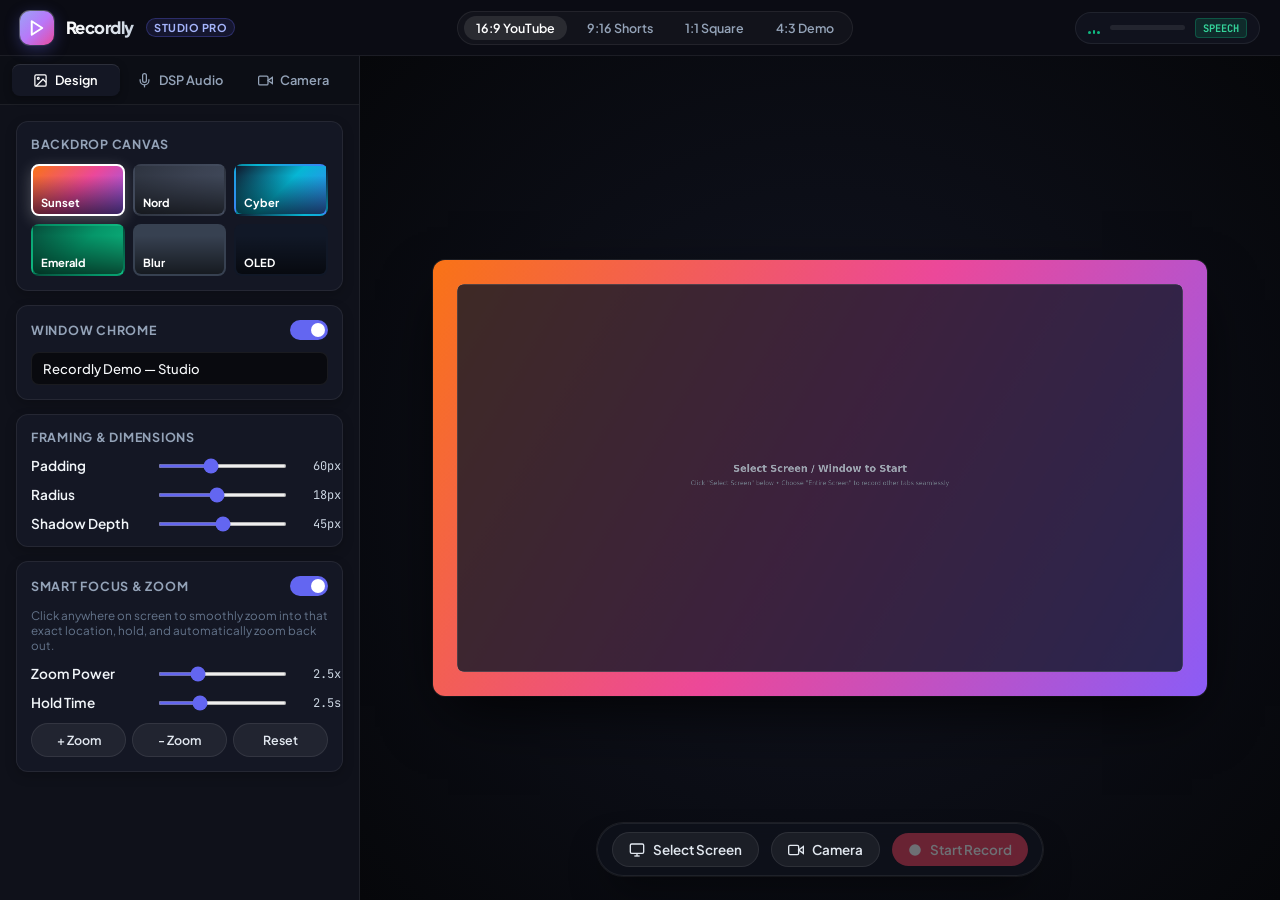
==== index.html @ ed27023a "Initial commit" ====
<!DOCTYPE html>
<html lang="en">
<head>
  <meta charset="UTF-8">
  <meta name="viewport" content="width=device-width, initial-scale=1.0">
  <title>Recordly Web — Studio Screen Recorder & Audio Cleaner</title>
  <style>
/* Recordly Ultra Studio UI - Matching Recordly.dev Desktop App */
@import url('https://fonts.googleapis.com/css2?family=Plus+Jakarta+Sans:wght@400;500;600;700;800&family=JetBrains+Mono:wght@400;500;600&display=swap');

:root {
  --bg-app: #090a0f;
  --bg-sidebar: #0f111a;
  --bg-panel: rgba(22, 25, 38, 0.7);
  --bg-panel-hover: rgba(30, 35, 52, 0.9);
  --bg-card: #141724;
  --border-subtle: rgba(255, 255, 255, 0.07);
  --border-focus: rgba(129, 140, 248, 0.6);
  --primary: #6366f1;
  --primary-glow: rgba(99, 102, 241, 0.35);
  --primary-gradient: linear-gradient(135deg, #6366f1 0%, #a855f7 50%, #ec4899 100%);
  --accent-cyan: #38bdf8;
  --accent-emerald: #10b981;
  --accent-rose: #f43f5e;
  --accent-amber: #f59e0b;
  --text-main: #f8fafc;
  --text-muted: #94a3b8;
  --text-dim: #64748b;
  --font-sans: 'Plus Jakarta Sans', -apple-system, BlinkMacSystemFont, sans-serif;
  --font-mono: 'JetBrains Mono', monospace;
  --radius-xl: 18px;
  --radius-lg: 12px;
  --radius-md: 8px;
  --radius-sm: 6px;
  --radius-pill: 9999px;
  --shadow-float: 0 20px 40px -15px rgba(0, 0, 0, 0.7), 0 0 0 1px rgba(255, 255, 255, 0.08);
}

* {
  box-sizing: border-box;
  margin: 0;
  padding: 0;
  font-family: var(--font-sans);
  -webkit-font-smoothing: antialiased;
  user-select: none;
}

body {
  background-color: var(--bg-app);
  color: var(--text-main);
  height: 100vh;
  overflow: hidden;
  display: flex;
  flex-direction: column;
}

/* Custom Scrollbars */
::-webkit-scrollbar {
  width: 6px;
  height: 6px;
}
::-webkit-scrollbar-track {
  background: transparent;
}
::-webkit-scrollbar-thumb {
  background: rgba(255, 255, 255, 0.12);
  border-radius: 9999px;
}
::-webkit-scrollbar-thumb:hover {
  background: rgba(255, 255, 255, 0.25);
}

/* Top App Bar */
.app-header {
  height: 56px;
  background: rgba(12, 14, 22, 0.85);
  backdrop-filter: blur(20px);
  border-bottom: 1px solid var(--border-subtle);
  display: flex;
  align-items: center;
  justify-content: space-between;
  padding: 0 20px;
  z-index: 50;
}

.brand-area {
  display: flex;
  align-items: center;
  gap: 12px;
}

.brand-logo-wrap {
  width: 34px;
  height: 34px;
  border-radius: 10px;
  background: var(--primary-gradient);
  display: flex;
  align-items: center;
  justify-content: center;
  color: white;
  box-shadow: 0 4px 15px var(--primary-glow);
  position: relative;
}

.brand-logo-wrap::after {
  content: '';
  position: absolute;
  inset: -1px;
  border-radius: 11px;
  background: linear-gradient(135deg, rgba(255,255,255,0.4), transparent);
  pointer-events: none;
}

.brand-name {
  font-size: 1.05rem;
  font-weight: 800;
  letter-spacing: -0.03em;
  background: linear-gradient(90deg, #ffffff 0%, #cbd5e1 100%);
  -webkit-background-clip: text;
  -webkit-text-fill-color: transparent;
}

.brand-pill {
  font-size: 0.68rem;
  font-weight: 700;
  padding: 2px 7px;
  border-radius: var(--radius-pill);
  background: rgba(99, 102, 241, 0.12);
  border: 1px solid rgba(99, 102, 241, 0.3);
  color: #a5b4fc;
  letter-spacing: 0.05em;
  text-transform: uppercase;
}

.header-center-tools {
  display: flex;
  align-items: center;
  gap: 8px;
  background: rgba(255, 255, 255, 0.03);
  padding: 4px 6px;
  border-radius: var(--radius-pill);
  border: 1px solid var(--border-subtle);
}

.preset-chip {
  padding: 4px 12px;
  border-radius: var(--radius-pill);
  font-size: 0.78rem;
  font-weight: 600;
  color: var(--text-muted);
  cursor: pointer;
  background: transparent;
  border: none;
  transition: all 0.15s ease;
}

.preset-chip:hover {
  color: #ffffff;
}

.preset-chip.active {
  background: rgba(255, 255, 255, 0.1);
  color: #ffffff;
}

.header-status {
  display: flex;
  align-items: center;
  gap: 12px;
}

/* Audio Level Pill */
.audio-meter-pill {
  display: flex;
  align-items: center;
  gap: 10px;
  background: rgba(18, 21, 33, 0.8);
  border: 1px solid var(--border-subtle);
  padding: 5px 12px;
  border-radius: var(--radius-pill);
}

.mic-bars-icon {
  display: flex;
  align-items: flex-end;
  gap: 2px;
  height: 12px;
}

.mic-bar-anim {
  width: 2.5px;
  background: var(--accent-emerald);
  border-radius: 2px;
  height: 4px;
  transition: height 0.08s ease;
}

.meter-track {
  width: 75px;
  height: 5px;
  background: rgba(255, 255, 255, 0.08);
  border-radius: 9999px;
  overflow: hidden;
}

.meter-fill-bar {
  height: 100%;
  width: 0%;
  background: linear-gradient(90deg, #10b981 0%, #38bdf8 65%, #f43f5e 100%);
  border-radius: 9999px;
  transition: width 0.04s ease-out;
}

.dsp-indicator {
  font-size: 0.65rem;
  font-weight: 700;
  padding: 2px 7px;
  border-radius: 4px;
  font-family: var(--font-mono);
  background: rgba(255, 255, 255, 0.06);
  color: var(--text-dim);
  text-transform: uppercase;
  transition: all 0.2s;
}

.dsp-indicator.open {
  background: rgba(16, 185, 129, 0.15);
  color: #34d399;
  border: 1px solid rgba(16, 185, 129, 0.3);
}

.recording-badge {
  display: none;
  align-items: center;
  gap: 8px;
  background: rgba(244, 63, 94, 0.12);
  border: 1px solid rgba(244, 63, 94, 0.35);
  color: #fda4af;
  padding: 5px 14px;
  border-radius: var(--radius-pill);
  font-size: 0.8rem;
  font-weight: 700;
  font-family: var(--font-mono);
}

.recording-badge.active {
  display: flex;
}

.rec-blip {
  width: 8px;
  height: 8px;
  background: var(--accent-rose);
  border-radius: 50%;
  animation: pulse-ring 1.3s cubic-bezier(0.24, 0, 0.38, 1) infinite;
}

@keyframes pulse-ring {
  0% { transform: scale(0.9); box-shadow: 0 0 0 0 rgba(244, 63, 94, 0.8); }
  70% { transform: scale(1.1); box-shadow: 0 0 0 8px rgba(244, 63, 94, 0); }
  100% { transform: scale(0.9); box-shadow: 0 0 0 0 rgba(244, 63, 94, 0); }
}

/* Studio Layout */
.studio-layout {
  display: flex;
  flex: 1;
  overflow: hidden;
  height: calc(100vh - 56px);
}

/* Sidebar Navigation & Panels */
.studio-sidebar {
  width: 360px;
  background: var(--bg-sidebar);
  border-right: 1px solid var(--border-subtle);
  display: flex;
  flex-direction: column;
  overflow: hidden;
  z-index: 20;
}

.sidebar-tabs {
  display: flex;
  padding: 8px 12px;
  gap: 6px;
  background: rgba(0, 0, 0, 0.2);
  border-bottom: 1px solid var(--border-subtle);
}

.tab-btn {
  flex: 1;
  padding: 8px 10px;
  border-radius: var(--radius-md);
  background: transparent;
  border: none;
  color: var(--text-muted);
  font-size: 0.8rem;
  font-weight: 600;
  cursor: pointer;
  display: flex;
  align-items: center;
  justify-content: center;
  gap: 7px;
  transition: all 0.15s ease;
}

.tab-btn:hover {
  color: var(--text-main);
  background: rgba(255, 255, 255, 0.04);
}

.tab-btn.active {
  color: #ffffff;
  background: var(--bg-card);
  box-shadow: 0 2px 8px rgba(0, 0, 0, 0.3), inset 0 1px 0 rgba(255, 255, 255, 0.1);
}

.sidebar-content {
  flex: 1;
  overflow-y: auto;
  padding: 16px;
  display: flex;
  flex-direction: column;
  gap: 16px;
}

.tab-panel {
  display: none;
  flex-direction: column;
  gap: 14px;
}

.tab-panel.active {
  display: flex;
}

/* Cards & Controls */
.glass-card {
  background: var(--bg-card);
  border: 1px solid var(--border-subtle);
  border-radius: var(--radius-lg);
  padding: 14px;
  box-shadow: 0 4px 12px rgba(0, 0, 0, 0.2);
}

.card-header {
  display: flex;
  align-items: center;
  justify-content: space-between;
  margin-bottom: 12px;
}

.card-title {
  font-size: 0.78rem;
  font-weight: 700;
  text-transform: uppercase;
  letter-spacing: 0.06em;
  color: var(--text-muted);
}

.row-setting {
  display: flex;
  align-items: center;
  justify-content: space-between;
  margin-bottom: 12px;
}

.row-setting:last-child {
  margin-bottom: 0;
}

.label-main {
  font-size: 0.85rem;
  font-weight: 600;
  color: #f1f5f9;
}

.label-desc {
  font-size: 0.73rem;
  color: var(--text-dim);
  margin-top: 2px;
}

/* Custom Select & Text Input */
select, input[type="text"] {
  background: #090a0f;
  border: 1px solid var(--border-subtle);
  border-radius: var(--radius-md);
  color: #f8fafc;
  padding: 7px 11px;
  font-size: 0.82rem;
  font-weight: 500;
  outline: none;
  transition: border-color 0.15s, box-shadow 0.15s;
}

select:focus, input[type="text"]:focus {
  border-color: var(--primary);
  box-shadow: 0 0 0 3px var(--primary-glow);
}

/* Sliders */
.slider-group {
  display: flex;
  align-items: center;
  gap: 10px;
  width: 100%;
}

input[type="range"] {
  flex: 1;
  height: 4px;
  background: #1e2436;
  border-radius: 9999px;
  outline: none;
  accent-color: var(--primary);
}

.slider-val {
  font-family: var(--font-mono);
  font-size: 0.75rem;
  color: #cbd5e1;
  min-width: 44px;
  text-align: right;
}

/* Toggle Switch */
.switch {
  position: relative;
  width: 38px;
  height: 20px;
}
.switch input { opacity: 0; width: 0; height: 0; }
.toggle-slider {
  position: absolute;
  cursor: pointer;
  inset: 0;
  background: #252b3d;
  border-radius: 20px;
  transition: 0.2s;
}
.toggle-slider::before {
  position: absolute;
  content: "";
  height: 14px;
  width: 14px;
  left: 3px;
  bottom: 3px;
  background: #ffffff;
  border-radius: 50%;
  transition: 0.2s;
}
input:checked + .toggle-slider {
  background: var(--primary);
}
input:checked + .toggle-slider::before {
  transform: translateX(18px);
}

/* Background Preset Cards */
.bg-grid {
  display: grid;
  grid-template-columns: repeat(3, 1fr);
  gap: 8px;
}

.bg-thumbnail {
  height: 52px;
  border-radius: var(--radius-md);
  cursor: pointer;
  border: 2px solid transparent;
  display: flex;
  align-items: flex-end;
  padding: 5px 8px;
  font-size: 0.7rem;
  font-weight: 700;
  color: #ffffff;
  position: relative;
  overflow: hidden;
  transition: transform 0.15s ease, border-color 0.15s ease;
}

.bg-thumbnail::after {
  content: '';
  position: absolute;
  inset: 0;
  background: linear-gradient(to top, rgba(0,0,0,0.6) 0%, transparent 80%);
}

.bg-thumbnail span {
  position: relative;
  z-index: 1;
}

.bg-thumbnail:hover {
  transform: translateY(-2px);
}

.bg-thumbnail.active {
  border-color: #ffffff;
  box-shadow: 0 4px 15px rgba(255, 255, 255, 0.25);
}

.thumb-sunset { background: linear-gradient(135deg, #f97316, #ec4899, #8b5cf6); }
.thumb-nord { background: linear-gradient(135deg, #2e3440, #3b4252, #434c5e); }
.thumb-cyber { background: linear-gradient(135deg, #0f172a, #06b6d4, #3b82f6); }
.thumb-emerald { background: linear-gradient(135deg, #064e3b, #059669, #10b981); }
.thumb-blur { background: #374151; }
.thumb-dark { background: #111827; }

/* Stage Canvas Preview */
.stage-area {
  flex: 1;
  display: flex;
  flex-direction: column;
  align-items: center;
  justify-content: center;
  background: radial-gradient(circle at center, #111422 0%, #06070a 100%);
  position: relative;
  overflow: hidden;
  padding: 30px;
}

.stage-viewport {
  position: relative;
  max-width: 90%;
  max-height: 80%;
  display: flex;
  align-items: center;
  justify-content: center;
  box-shadow: 0 25px 60px -15px rgba(0, 0, 0, 0.9), 0 0 0 1px rgba(255, 255, 255, 0.08);
  border-radius: var(--radius-lg);
  overflow: hidden;
}

#renderCanvas {
  max-width: 100%;
  max-height: 100%;
  display: block;
}

/* Floating Action Toolbar */
.floating-toolbar {
  position: absolute;
  bottom: 24px;
  display: flex;
  align-items: center;
  gap: 12px;
  background: rgba(15, 18, 28, 0.85);
  backdrop-filter: blur(24px);
  border: 1px solid var(--border-subtle);
  padding: 8px 14px;
  border-radius: var(--radius-pill);
  box-shadow: var(--shadow-float);
  z-index: 30;
}

.btn {
  display: inline-flex;
  align-items: center;
  justify-content: center;
  gap: 8px;
  padding: 8px 16px;
  border-radius: var(--radius-pill);
  font-size: 0.84rem;
  font-weight: 600;
  border: none;
  cursor: pointer;
  transition: all 0.15s ease;
}

.btn-secondary {
  background: rgba(255, 255, 255, 0.06);
  color: #e2e8f0;
  border: 1px solid rgba(255, 255, 255, 0.08);
}

.btn-secondary:hover {
  background: rgba(255, 255, 255, 0.12);
  color: #ffffff;
}

.btn-primary {
  background: var(--primary);
  color: white;
  box-shadow: 0 4px 15px var(--primary-glow);
}

.btn-primary:hover {
  background: #4f46e5;
  box-shadow: 0 6px 20px rgba(99, 102, 241, 0.5);
}

.btn-rec {
  background: var(--accent-rose);
  color: white;
  box-shadow: 0 4px 18px rgba(244, 63, 94, 0.4);
}

.btn-rec:hover {
  background: #e11d48;
  box-shadow: 0 6px 22px rgba(244, 63, 94, 0.6);
}

.btn-rec:disabled {
  opacity: 0.4;
  cursor: not-allowed;
  box-shadow: none;
}

/* Review & Export Modal */
.modal-overlay {
  display: none;
  position: fixed;
  inset: 0;
  background: rgba(0, 0, 0, 0.85);
  backdrop-filter: blur(14px);
  z-index: 100;
  align-items: center;
  justify-content: center;
}

.modal-overlay.open {
  display: flex;
}

.modal-window {
  width: 900px;
  max-width: 95vw;
  max-height: 90vh;
  background: var(--bg-sidebar);
  border: 1px solid var(--border-subtle);
  border-radius: var(--radius-xl);
  display: flex;
  flex-direction: column;
  overflow: hidden;
  box-shadow: 0 30px 80px rgba(0, 0, 0, 0.95);
}

.modal-top {
  display: flex;
  align-items: center;
  justify-content: space-between;
  padding: 16px 22px;
  border-bottom: 1px solid var(--border-subtle);
}

.modal-scroll {
  padding: 20px 24px;
  overflow-y: auto;
  display: flex;
  flex-direction: column;
  gap: 18px;
}

.export-grid {
  display: grid;
  grid-template-columns: repeat(auto-fit, minmax(260px, 1fr));
  gap: 14px;
}

.export-box {
  background: var(--bg-card);
  border: 1px solid var(--border-subtle);
  border-radius: var(--radius-lg);
  padding: 16px;
  display: flex;
  flex-direction: column;
  gap: 10px;
}

.export-box:hover {
  border-color: rgba(99, 102, 241, 0.4);
}
  </style>
</head>
<body>
  <!-- Top App Navigation -->
  <header class="app-header">
    <div class="brand-area">
      <div class="brand-logo-wrap">
        <svg width="18" height="18" viewBox="0 0 24 24" fill="none" stroke="currentColor" stroke-width="2.6" stroke-linecap="round" stroke-linejoin="round">
          <polygon points="5 3 19 12 5 21 5 3"></polygon>
        </svg>
      </div>
      <span class="brand-name">Recordly</span>
      <span class="brand-pill">Studio Pro</span>
    </div>

    <!-- Center Format Chips -->
    <div class="header-center-tools">
      <button class="preset-chip active" data-aspect="16:9">16:9 YouTube</button>
      <button class="preset-chip" data-aspect="9:16">9:16 Shorts</button>
      <button class="preset-chip" data-aspect="1:1">1:1 Square</button>
      <button class="preset-chip" data-aspect="4:3">4:3 Demo</button>
    </div>

    <!-- Right Audio & Recording Indicator -->
    <div class="header-status">
      <div class="audio-meter-pill" title="Live Mic Level & AI Noise Gate">
        <div class="mic-bars-icon">
          <div class="mic-bar-anim" id="micBar1"></div>
          <div class="mic-bar-anim" id="micBar2" style="height: 8px;"></div>
          <div class="mic-bar-anim" id="micBar3" style="height: 5px;"></div>
        </div>
        <div class="meter-track">
          <div id="micMeterFill" class="meter-fill-bar"></div>
        </div>
        <span id="gateActiveBadge" class="dsp-indicator open">SPEECH</span>
      </div>

      <div id="recordingPill" class="recording-badge">
        <span class="rec-blip"></span>
        <span>REC <strong id="recDuration">00:00</strong></span>
      </div>
    </div>
  </header>

  <!-- Studio Workspace -->
  <main class="studio-layout">
    <!-- Left Inspector Sidebar -->
    <aside class="studio-sidebar">
      <nav class="sidebar-tabs">
        <button class="tab-btn active" data-tab="presentation">
          <svg width="15" height="15" viewBox="0 0 24 24" fill="none" stroke="currentColor" stroke-width="2"><rect x="3" y="3" width="18" height="18" rx="2" ry="2"></rect><circle cx="8.5" cy="8.5" r="1.5"></circle><polyline points="21 15 16 10 5 21"></polyline></svg>
          Design
        </button>
        <button class="tab-btn" data-tab="audio">
          <svg width="15" height="15" viewBox="0 0 24 24" fill="none" stroke="currentColor" stroke-width="2"><path d="M12 1a3 3 0 0 0-3 3v8a3 3 0 0 0 6 0V4a3 3 0 0 0-3-3z"></path><path d="M19 10v2a7 7 0 0 1-14 0v-2"></path><line x1="12" y1="19" x2="12" y2="23"></line></svg>
          DSP Audio
        </button>
        <button class="tab-btn" data-tab="camera">
          <svg width="15" height="15" viewBox="0 0 24 24" fill="none" stroke="currentColor" stroke-width="2"><path d="M23 7l-7 5 7 5V7z"></path><rect x="1" y="5" width="15" height="14" rx="2" ry="2"></rect></svg>
          Camera
        </button>
      </nav>

      <div class="sidebar-content">
        <!-- TAB 1: PRESENTATION & DESIGN -->
        <div id="tab-presentation" class="tab-panel active">
          <!-- Backdrop Theme -->
          <div class="glass-card">
            <div class="card-header">
              <span class="card-title">Backdrop Canvas</span>
            </div>
            <div class="bg-grid">
              <div class="bg-thumbnail thumb-sunset active" data-style="gradient-sunset"><span>Sunset</span></div>
              <div class="bg-thumbnail thumb-nord" data-style="gradient-nord"><span>Nord</span></div>
              <div class="bg-thumbnail thumb-cyber" data-style="gradient-neon"><span>Cyber</span></div>
              <div class="bg-thumbnail thumb-emerald" data-style="gradient-emerald"><span>Emerald</span></div>
              <div class="bg-thumbnail thumb-blur" data-style="blur"><span>Blur</span></div>
              <div class="bg-thumbnail thumb-dark" data-style="color"><span>OLED</span></div>
            </div>
          </div>

          <!-- Window Chrome -->
          <div class="glass-card">
            <div class="card-header">
              <span class="card-title">Window Chrome</span>
              <label class="switch">
                <input type="checkbox" id="toggleWindowFrame" checked>
                <span class="toggle-slider"></span>
              </label>
            </div>
            <div class="row-setting">
              <input type="text" id="inputWindowTitle" value="Recordly Demo — Studio" placeholder="Window Title..." style="width: 100%;">
            </div>
          </div>

          <!-- Canvas Framing -->
          <div class="glass-card">
            <div class="card-header">
              <span class="card-title">Framing & Dimensions</span>
            </div>
            <div class="row-setting">
              <span class="label-main">Padding</span>
              <div class="slider-group" style="width: 170px;">
                <input type="range" id="rangePadding" min="0" max="150" value="60">
                <span id="valPadding" class="slider-val">60px</span>
              </div>
            </div>
            <div class="row-setting">
              <span class="label-main">Radius</span>
              <div class="slider-group" style="width: 170px;">
                <input type="range" id="rangeRadius" min="0" max="40" value="18">
                <span id="valRadius" class="slider-val">18px</span>
              </div>
            </div>
            <div class="row-setting">
              <span class="label-main">Shadow Depth</span>
              <div class="slider-group" style="width: 170px;">
                <input type="range" id="rangeShadow" min="0" max="90" value="45">
                <span id="valShadow" class="slider-val">45px</span>
              </div>
            </div>
          </div>

          <!-- Focus Zoom -->
          <div class="glass-card">
            <div class="card-header">
              <span class="card-title">Smart Focus & Zoom</span>
              <label class="switch">
                <input type="checkbox" id="toggleSmartZoom" checked>
                <span class="toggle-slider"></span>
              </label>
            </div>
            <div class="label-desc" style="margin-bottom: 12px;">Click anywhere on screen to smoothly zoom into that exact location, hold, and automatically zoom back out.</div>
            <div class="row-setting">
              <span class="label-main">Zoom Power</span>
              <div class="slider-group" style="width: 170px;">
                <input type="range" id="rangeZoomLevel" min="1.5" max="5.0" step="0.2" value="2.5">
                <span id="valZoomLevel" class="slider-val">2.5x</span>
              </div>
            </div>
            <div class="row-setting">
              <span class="label-main">Hold Time</span>
              <div class="slider-group" style="width: 170px;">
                <input type="range" id="rangeZoomHold" min="1.0" max="6.0" step="0.5" value="2.5">
                <span id="valZoomHold" class="slider-val">2.5s</span>
              </div>
            </div>
            <div style="display: flex; gap: 6px; margin-top: 10px;">
              <button id="btnZoomIn" class="btn btn-secondary" style="flex: 1; font-size: 0.78rem;">+ Zoom</button>
              <button id="btnZoomOut" class="btn btn-secondary" style="flex: 1; font-size: 0.78rem;">- Zoom</button>
              <button id="btnZoomReset" class="btn btn-secondary" style="flex: 1; font-size: 0.78rem;">Reset</button>
            </div>
          </div>
        </div>

        <!-- TAB 2: AUDIO NOISE CLEANER & VOCALS -->
        <div id="tab-audio" class="tab-panel">
          <div class="glass-card">
            <div class="card-header">
              <span class="card-title">Real-Time Noise Gate</span>
              <label class="switch">
                <input type="checkbox" id="toggleNoiseCleaner" checked>
                <span class="toggle-slider"></span>
              </label>
            </div>
            <div class="label-desc" style="margin-bottom: 12px;">Eliminates room rumble, fan noise, and background hiss during silent pauses.</div>
            <div class="row-setting">
              <span class="label-main">Gate Cutoff</span>
              <div class="slider-group" style="width: 170px;">
                <input type="range" id="rangeGateThreshold" min="-70" max="-25" step="1" value="-50">
                <span id="valGateThreshold" class="slider-val">-50 dB</span>
              </div>
            </div>
          </div>

          <div class="glass-card">
            <div class="card-header">
              <span class="card-title">Vocal Clarity & Boost</span>
            </div>
            <div class="row-setting">
              <span class="label-main">Microphone Gain</span>
              <div class="slider-group" style="width: 170px;">
                <input type="range" id="rangeMicVolume" min="0" max="2.0" step="0.05" value="1.0">
                <span id="valMicVolume" class="slider-val">100%</span>
              </div>
            </div>
            <div class="label-desc" style="margin-top: 8px;">
              Equipped with Butterworth sub-rumble cutoff (&lt;85Hz), speech presence enhancer (3.2kHz), and broadcast audio leveling.
            </div>
          </div>

          <div class="glass-card">
            <div class="card-header">
              <span class="card-title">Vocal Separation</span>
            </div>
            <div class="label-desc">
              Extracts high-fidelity isolated speech vocals and strips background noise post-recording with zero external dependencies.
            </div>
          </div>
        </div>

        <!-- TAB 3: WEBCAM BUBBLE -->
        <div id="tab-camera" class="tab-panel">
          <div class="glass-card">
            <div class="card-header">
              <span class="card-title">Camera Bubble</span>
            </div>
            <div class="row-setting">
              <span class="label-main">Bubble Shape</span>
              <select id="selectWebcamShape" style="width: 140px;">
                <option value="circle">Circle</option>
                <option value="rounded">Squircle</option>
              </select>
            </div>
            <div class="row-setting">
              <span class="label-main">Size</span>
              <div class="slider-group" style="width: 170px;">
                <input type="range" id="rangeWebcamSize" min="120" max="400" value="220">
                <span id="valWebcamSize" class="slider-val">220px</span>
              </div>
            </div>
            <div class="row-setting">
              <span class="label-main">Mirror Camera</span>
              <label class="switch">
                <input type="checkbox" id="toggleWebcamMirror" checked>
                <span class="toggle-slider"></span>
              </label>
            </div>
          </div>
        </div>
      </div>
    </aside>

    <!-- Center Canvas Stage -->
    <section class="stage-area">
      <div class="stage-viewport">
        <canvas id="renderCanvas"></canvas>
      </div>

      <!-- Floating Bottom Dock -->
      <div class="floating-toolbar">
        <button id="btnStartCapture" class="btn btn-secondary">
          <svg width="16" height="16" viewBox="0 0 24 24" fill="none" stroke="currentColor" stroke-width="2"><rect x="2" y="3" width="20" height="14" rx="2" ry="2"></rect><line x1="8" y1="21" x2="16" y2="21"></line><line x1="12" y1="17" x2="12" y2="21"></line></svg>
          Select Screen
        </button>

        <button id="btnToggleWebcam" class="btn btn-secondary">
          <svg width="16" height="16" viewBox="0 0 24 24" fill="none" stroke="currentColor" stroke-width="2"><path d="M23 7l-7 5 7 5V7z"></path><rect x="1" y="5" width="15" height="14" rx="2" ry="2"></rect></svg>
          Camera
        </button>

        <button id="btnRecord" class="btn btn-rec" disabled>
          <svg width="14" height="14" viewBox="0 0 24 24" fill="currentColor"><circle cx="12" cy="12" r="10"></circle></svg>
          Start Record
        </button>

        <button id="btnPause" class="btn btn-secondary" style="display: none;">
          <svg width="14" height="14" viewBox="0 0 24 24" fill="currentColor"><rect x="6" y="4" width="4" height="16"></rect><rect x="14" y="4" width="4" height="16"></rect></svg>
          Pause
        </button>

        <button id="btnStop" class="btn btn-rec" style="display: none;">
          <svg width="14" height="14" viewBox="0 0 24 24" fill="currentColor"><rect x="4" y="4" width="16" height="16"></rect></svg>
          Finish Demo
        </button>
      </div>
    </section>
  </main>

  <!-- Review, Separation & Export Modal -->
  <div id="reviewModal" class="modal-overlay">
    <div class="modal-window">
      <div class="modal-top">
        <div style="display: flex; align-items: center; gap: 10px;">
          <div class="brand-logo-wrap" style="width: 28px; height: 28px;">
            <svg width="14" height="14" viewBox="0 0 24 24" fill="none" stroke="currentColor" stroke-width="2.5"><polygon points="5 3 19 12 5 21 5 3"></polygon></svg>
          </div>
          <h2 style="font-size: 1.05rem; font-weight: 700;">Recordly Studio — Export & Processing</h2>
        </div>
        <button id="btnCloseModal" style="background: none; border: none; color: #94a3b8; font-size: 1.4rem; cursor: pointer;">&times;</button>
      </div>

      <div class="modal-scroll">
        <video id="previewVideo" class="preview-video" controls playsinline style="width: 100%; border-radius: 12px; background: #000000; max-height: 380px;"></video>

        <div class="export-grid">
          <!-- Video Card -->
          <div class="export-box">
            <h3 style="font-size: 0.95rem; font-weight: 700; color: #f8fafc;">Polished Video File</h3>
            <p style="font-size: 0.8rem; color: #94a3b8;">High-bitrate 60FPS video with Recordly backdrops, camera bubble, and real-time noise-gate audio.</p>
            <button id="btnDownloadVideo" class="btn btn-primary" style="margin-top: auto;">
              <svg width="15" height="15" viewBox="0 0 24 24" fill="none" stroke="currentColor" stroke-width="2"><path d="M21 15v4a2 2 0 0 1-2 2H5a2 2 0 0 1-2-2v-4"></path><polyline points="7 10 12 15 17 10"></polyline><line x1="12" y1="15" x2="12" y2="3"></line></svg>
              Download Video
            </button>
          </div>

          <!-- Vocal Separator Card -->
          <div class="export-box">
            <h3 style="font-size: 0.95rem; font-weight: 700; color: #f8fafc;">Vocal Separator & Cleaner</h3>
            <p style="font-size: 0.8rem; color: #94a3b8;">Isolate speech vocal frequencies from room noise or split vocal audio into standalone stems.</p>
            <div id="vocalStatusText" style="font-size: 0.78rem; color: #cbd5e1; margin-top: 4px;">Ready to process</div>
            <div style="display: flex; gap: 8px; flex-wrap: wrap; margin-top: auto;">
              <button id="btnSeparateVocals" class="btn btn-secondary">⚡ Separate Vocals</button>
              <button id="btnDownloadVocal" class="btn btn-primary" style="display: none;">Vocals (.wav)</button>
              <button id="btnDownloadBg" class="btn btn-secondary" style="display: none;">Background (.wav)</button>
            </div>
          </div>

          <!-- GIF Card -->
          <div class="export-box">
            <h3 style="font-size: 0.95rem; font-weight: 700; color: #f8fafc;">Animated GIF</h3>
            <p style="font-size: 0.8rem; color: #94a3b8;">Quantized animated GIF for sharing on GitHub, Slack, or Twitter.</p>
            <div id="gifProgressText" style="font-size: 0.78rem; color: #a5b4fc;"></div>
            <button id="btnExportGif" class="btn btn-secondary" style="margin-top: auto;">Render & Download GIF</button>
          </div>
        </div>
      </div>
    </div>
  </div>

  <!-- ALL SCRIPTS INLINED (100% SELF-CONTAINED ZERO DEPENDENCY) -->
  <script>
  /* 1. GIF ENCODER */
  (function(global) {
    function NeuQuant(pixels, samplefac) {
      var network = [], netindex = new Int32Array(256), bias = new Int32Array(256), freq = new Int32Array(256), radpower = new Int32Array(32);
      var netbiasshift = 4, intbiasshift = 16, intbias = (1 << intbiasshift), gammashift = 10, betashift = 10, beta = (intbias >> betashift), betagamma = (intbias << (gammashift - betashift));
      var initrad = (256 >> 3), radiusbiasshift = 6, radiusbias = (1 << radiusbiasshift), initradius = (initrad * radiusbias), radiusdec = 30, alphabiasshift = 10, initalpha = (1 << alphabiasshift), alphadec;
      var lengthcount = pixels.length, samplepixels = samplefac;

      for (var i = 0; i < 256; i++) {
        network[i] = new Float64Array(4);
        network[i][0] = network[i][1] = network[i][2] = (i << (netbiasshift + 8)) / 256;
        freq[i] = intbias / 256;
        bias[i] = 0;
      }

      function init() {
        alphadec = 30 + ((samplepixels - 1) / 3);
        var pix = pixels, lim = lengthcount, samplefac_step = 4 * samplepixels, step = samplefac_step;
        var rad = initradius >> radiusbiasshift;
        if (rad <= 1) rad = 0;
        for (var i = 0; i < rad; i++) radpower[i] = Math.floor(initalpha * (((rad * rad - i * i) * 256) / (rad * rad)));
        var alpha = initalpha, cursor = 0, delta = Math.floor(lengthcount / (samplefac * 4 * 100)) || 1;
        
        for (var k = 0; k < 100; k++) {
          for (var j = 0; j < delta; j++) {
            if (cursor >= lim) cursor = 0;
            var b = pix[cursor] << netbiasshift, g = pix[cursor + 1] << netbiasshift, r = pix[cursor + 2] << netbiasshift;
            var bestd = 1000000000, best = -1, bestbiasd = bestd, bestbiaspos = -1;
            for (var i = 0; i < 256; i++) {
              var np = network[i], dist = Math.abs(np[0] - b) + Math.abs(np[1] - g) + Math.abs(np[2] - r);
              if (dist < bestd) { bestd = dist; best = i; }
              var biasdist = dist - ((bias[i]) >> (intbiasshift - netbiasshift));
              if (biasdist < bestbiasd) { bestbiasd = biasdist; bestbiaspos = i; }
              var betafreq = freq[i] >> betashift;
              freq[i] -= betafreq;
              bias[i] += (betafreq << gammashift);
            }
            freq[best] += beta; bias[best] -= betagamma;
            var a = alpha >> alphabiasshift, qp = network[bestbiaspos];
            qp[0] -= Math.floor((a * (qp[0] - b)) / initalpha);
            qp[1] -= Math.floor((a * (qp[1] - g)) / initalpha);
            qp[2] -= Math.floor((a * (qp[2] - r)) / initalpha);
            cursor += step;
          }
          alpha -= Math.floor(alpha / alphadec);
          rad = rad - Math.floor(rad / radiusdec);
          if (rad <= 1) rad = 0;
          for (var i = 0; i < rad; i++) radpower[i] = Math.floor(alpha * (((rad * rad - i * i) * 256) / (rad * rad)));
        }
        
        var previouscol = 0, startpos = 0;
        for (var i = 0; i < 256; i++) {
          var p = network[i], smallpos = i, smallval = p[1];
          for (var j = i + 1; j < 256; j++) {
            var q = network[j];
            if (q[1] < smallval) { smallpos = j; smallval = q[1]; }
          }
          var q = network[smallpos];
          if (i != smallpos) {
            var x = p[0]; p[0] = q[0]; q[0] = x;
            x = p[1]; p[1] = q[1]; q[1] = x;
            x = p[2]; p[2] = q[2]; q[2] = x;
            x = p[3]; p[3] = q[3]; q[3] = x;
          }
          if (smallval != previouscol) {
            netindex[previouscol] = (startpos + i) >> 1;
            for (var j = previouscol + 1; j < smallval; j++) netindex[j] = i;
            previouscol = smallval; startpos = i;
          }
        }
        netindex[previouscol] = (startpos + 255) >> 1;
        for (var j = previouscol + 1; j < 256; j++) netindex[j] = 255;
      }

      function map(b, g, r) {
        var bestd = 1000, best = -1, i = netindex[g], j = i - 1;
        while ((i < 256) || (j >= 0)) {
          if (i < 256) {
            var p = network[i], dist = p[1] - g;
            if (dist >= bestd) i = 256;
            else {
              i++; if (dist < 0) dist = -dist;
              var a = p[0] - b; if (a < 0) a = -a; dist += a;
              if (dist < bestd) { a = p[2] - r; if (a < 0) a = -a; dist += a; if (dist < bestd) { bestd = dist; best = p[3]; } }
            }
          }
          if (j >= 0) {
            var p = network[j], dist = g - p[1];
            if (dist >= bestd) j = -1;
            else {
              j--; if (dist < 0) dist = -dist;
              var a = p[0] - b; if (a < 0) a = -a; dist += a;
              if (dist < bestd) { a = p[2] - r; if (a < 0) a = -a; dist += a; if (dist < bestd) { bestd = dist; best = p[3]; } }
            }
          }
        }
        return best;
      }

      function process() {
        init();
        for (var i = 0; i < 256; i++) network[i][3] = i;
        var mapArray = new Uint8Array(256 * 3);
        var k = 0;
        for (var i = 0; i < 256; i++) {
          mapArray[k++] = Math.round(network[i][0] >> netbiasshift);
          mapArray[k++] = Math.round(network[i][1] >> netbiasshift);
          mapArray[k++] = Math.round(network[i][2] >> netbiasshift);
        }
        return mapArray;
      }

      return { process: process, map: map };
    }

    function LZWEncoder(width, height, pixels, colorDepth) {
      var initCodeSize = Math.max(2, colorDepth), accum = new Uint8Array(256), htab = new Int32Array(5003), codetab = new Int32Array(5003);
      var cur_accum = 0, cur_bits = 0, masks = [0,1,3,7,15,31,63,127,255,511,1023,2047,4095,8191,16383,32767,65535];

      function writeOutput(out) {
        var n_bits = initCodeSize + 1, maxcode = (1 << n_bits), clear_flg = false, g_init_bits = n_bits;
        var ClearCode = 1 << initCodeSize, EOFCode = ClearCode + 1, free_ent = ClearCode + 2, a_count = 0;

        function char_out(c) { accum[a_count++] = c; if (a_count >= 254) flush_char(); }
        function flush_char() { if (a_count > 0) { out.push(a_count); for (var i = 0; i < a_count; i++) out.push(accum[i]); a_count = 0; } }

        function output(code) {
          cur_accum &= masks[cur_bits];
          if (cur_bits > 0) cur_accum |= (code << cur_bits); else cur_accum = code;
          cur_bits += n_bits;
          while (cur_bits >= 8) { char_out(cur_accum & 0xff); cur_accum >>= 8; cur_bits -= 8; }
          if (free_ent > maxcode || clear_flg) {
            if (clear_flg) { maxcode = (1 << (n_bits = g_init_bits)); clear_flg = false; }
            else { ++n_bits; if (n_bits == 12) maxcode = 1 << 12; else maxcode = (1 << n_bits); }
          }
          if (code == EOFCode) {
            while (cur_bits > 0) { char_out(cur_accum & 0xff); cur_accum >>= 8; cur_bits -= 8; }
            flush_char();
          }
        }

        out.push(initCodeSize);
        for (var i = 0; i < 5003; ++i) htab[i] = -1;
        output(ClearCode);

        var cur_pixel = 0, ent = pixels[cur_pixel++], remaining = pixels.length - 1;
        while (remaining > 0) {
          var c = pixels[cur_pixel++]; remaining--;
          var fcode = (c << 12) + ent, i = (c << 4) ^ ent;
          if (htab[i] === fcode) { ent = codetab[i]; continue; }
          else if (htab[i] >= 0) {
            var disp = 5003 - i; if (i === 0) disp = 1;
            do { if ((i -= disp) < 0) i += 5003; if (htab[i] === fcode) { ent = codetab[i]; break; } } while (htab[i] >= 0);
            if (htab[i] === fcode) continue;
          }
          output(ent); ent = c;
          if (free_ent < (1 << 12)) { codetab[i] = free_ent++; htab[i] = fcode; }
          else { for (var clr = 0; clr < 5003; ++clr) htab[clr] = -1; free_ent = ClearCode + 2; clear_flg = true; output(ClearCode); }
        }
        output(ent); output(EOFCode); out.push(0);
      }
      return { encode: writeOutput };
    }

    function GifEncoder(width, height) {
      var out = [], delay = 100, repeat = 0, started = false;
      function writeByte(val) { out.push(val & 0xFF); }
      function writeShort(val) { writeByte(val); writeByte(val >> 8); }
      function writeString(str) { for (var i = 0; i < str.length; i++) writeByte(str.charCodeAt(i)); }

      function start() {
        writeString("GIF89a"); writeShort(width); writeShort(height);
        writeByte(0xF7); writeByte(0); writeByte(0); started = true;
      }

      function addFrame(imageData, frameDelay) {
        if (!started) start();
        var data = imageData.data, nq = NeuQuant(data, 10), palette = nq.process();
        if (out.length === 13) {
          for (var i = 0; i < palette.length; i++) writeByte(palette[i]);
          if (repeat >= 0) { writeByte(0x21); writeByte(0xFF); writeByte(11); writeString("NETSCAPE2.0"); writeByte(3); writeByte(1); writeShort(repeat); writeByte(0); }
        }
        var indexedPixels = new Uint8Array(width * height);
        var k = 0;
        for (var i = 0; i < data.length; i += 4) { indexedPixels[k++] = nq.map(data[i], data[i + 1], data[i + 2]); }
        writeByte(0x21); writeByte(0xF9); writeByte(4); writeByte(0); writeShort(Math.round((frameDelay || delay) / 10)); writeByte(0); writeByte(0);
        writeByte(0x2C); writeShort(0); writeShort(0); writeShort(width); writeShort(height); writeByte(0x87);
        for (var i = 0; i < palette.length; i++) writeByte(palette[i]);
        var encoder = LZWEncoder(width, height, indexedPixels, 8); encoder.encode(out);
      }

      function finish() { writeByte(0x3B); return new Uint8Array(out); }
      return { start: start, addFrame: addFrame, finish: finish, setDelay: function(d) { delay = d; }, setRepeat: function(r) { repeat = r; } };
    }
    global.GifEncoder = GifEncoder;
  })(window);

  /* 2. STUDIO AUDIO PROCESSOR */
  class StudioAudioProcessor {
    constructor() {
      this.audioCtx = null; this.sourceNode = null; this.cleanDestination = null; this.analyzer = null;
      this.highPass = null; this.lowPass = null; this.clarityEQ = null; this.compressor = null; this.gateGain = null; this.masterGain = null;
      this.settings = { noiseCleanerEnabled: true, gateThreshold: -50, gateAttack: 0.02, gateRelease: 0.15, clarityBoost: 3.5, compressorEnabled: true, micVolume: 1.0, systemVolume: 1.0 };
      this.isGatingActive = false; this.animFrameId = null;
    }

    async init(micStream, sysStream = null) {
      const AudioContextClass = window.AudioContext || window.webkitAudioContext;
      if (!this.audioCtx || this.audioCtx.state === 'closed') { this.audioCtx = new AudioContextClass({ latencyHint: 'interactive' }); }
      if (this.audioCtx.state === 'suspended') { await this.audioCtx.resume(); }

      this.cleanDestination = this.audioCtx.createMediaStreamDestination();
      const ctx = this.audioCtx;

      this.highPass = ctx.createBiquadFilter(); this.highPass.type = 'highpass'; this.highPass.frequency.value = 85;
      this.lowPass = ctx.createBiquadFilter(); this.lowPass.type = 'lowpass'; this.lowPass.frequency.value = 13500;
      this.clarityEQ = ctx.createBiquadFilter(); this.clarityEQ.type = 'peaking'; this.clarityEQ.frequency.value = 3000; this.clarityEQ.gain.value = this.settings.clarityBoost;
      this.gateGain = ctx.createGain(); this.gateGain.gain.value = 1.0;
      this.compressor = ctx.createDynamicsCompressor(); this.compressor.threshold.value = -24; this.compressor.knee.value = 12; this.compressor.ratio.value = 3.5;
      this.masterGain = ctx.createGain(); this.masterGain.gain.value = 1.0;
      this.analyzer = ctx.createAnalyser(); this.analyzer.fftSize = 512; this.analyzer.smoothingTimeConstant = 0.8;

      this.highPass.connect(this.lowPass); this.lowPass.connect(this.clarityEQ); this.clarityEQ.connect(this.gateGain);
      this.gateGain.connect(this.compressor); this.compressor.connect(this.masterGain);
      this.masterGain.connect(this.cleanDestination); this.masterGain.connect(this.analyzer);

      if (micStream && micStream.getAudioTracks().length > 0) {
        this.micSource = ctx.createMediaStreamSource(micStream);
        this.micGainNode = ctx.createGain(); this.micGainNode.gain.value = this.settings.micVolume;
        this.micSource.connect(this.micGainNode); this.micGainNode.connect(this.highPass);
      }
      if (sysStream && sysStream.getAudioTracks().length > 0) {
        this.sysSource = ctx.createMediaStreamSource(sysStream);
        this.sysGainNode = ctx.createGain(); this.sysGainNode.gain.value = this.settings.systemVolume;
        this.sysSource.connect(this.sysGainNode); this.sysGainNode.connect(this.masterGain);
      }

      this.startNoiseGateLoop();
      return this.cleanDestination.stream;
    }

    startNoiseGateLoop() {
      if (!this.analyzer) return;
      const buffer = new Float32Array(this.analyzer.fftSize);
      const updateGate = () => {
        if (!this.audioCtx || this.audioCtx.state === 'closed') return;
        if (this.settings.noiseCleanerEnabled && this.gateGain) {
          this.analyzer.getFloatTimeDomainData(buffer);
          let sum = 0;
          for (let i = 0; i < buffer.length; i++) sum += buffer[i] * buffer[i];
          const rms = Math.sqrt(sum / buffer.length);
          const db = rms > 0.00001 ? 20 * Math.log10(rms) : -100;
          const now = this.audioCtx.currentTime;
          if (db > this.settings.gateThreshold) {
            this.gateGain.gain.setTargetAtTime(1.0, now, this.settings.gateAttack);
            this.isGatingActive = false;
          } else {
            this.gateGain.gain.setTargetAtTime(0.015, now, this.settings.gateRelease);
            this.isGatingActive = true;
          }
        } else if (this.gateGain) {
          this.gateGain.gain.setValueAtTime(1.0, this.audioCtx.currentTime);
          this.isGatingActive = false;
        }
        this.animFrameId = requestAnimationFrame(updateGate);
      };
      this.animFrameId = requestAnimationFrame(updateGate);
    }

    setNoiseCleaner(enabled) {
      this.settings.noiseCleanerEnabled = enabled;
      if (!enabled && this.gateGain && this.audioCtx) {
        this.gateGain.gain.setValueAtTime(1.0, this.audioCtx.currentTime);
      }
    }
    setGateThreshold(dbValue) { this.settings.gateThreshold = parseFloat(dbValue); }
    setMicVolume(vol) {
      this.settings.micVolume = parseFloat(vol);
      if (this.micGainNode && this.audioCtx) { this.micGainNode.gain.setValueAtTime(this.settings.micVolume, this.audioCtx.currentTime); }
    }
    getAudioLevels() {
      if (!this.analyzer) return { level: 0, isGated: false };
      const dataArray = new Uint8Array(this.analyzer.frequencyBinCount);
      this.analyzer.getByteFrequencyData(dataArray);
      let sum = 0;
      for (let i = 0; i < dataArray.length; i++) sum += dataArray[i];
      return { level: (sum / dataArray.length) / 255, isGated: this.isGatingActive };
    }
  }

  /* 3. VOCAL SEPARATOR */
  class VocalSeparator {
    async processAudio(audioData, options = {}) {
      const vocalStrength = options.vocalStrength !== undefined ? options.vocalStrength : 0.85;
      const AudioContextClass = window.AudioContext || window.webkitAudioContext;
      const offlineCtx = new AudioContextClass();
      let arrayBuffer = audioData instanceof Blob ? await audioData.arrayBuffer() : audioData;
      const originalBuffer = await offlineCtx.decodeAudioData(arrayBuffer);
      const numChannels = originalBuffer.numberOfChannels, sampleRate = originalBuffer.sampleRate, length = originalBuffer.length;
      const vocalBuffer = offlineCtx.createBuffer(numChannels, length, sampleRate);
      const bgBuffer = offlineCtx.createBuffer(numChannels, length, sampleRate);

      for (let c = 0; c < numChannels; c++) {
        const src = originalBuffer.getChannelData(c), vOut = vocalBuffer.getChannelData(c), bOut = bgBuffer.getChannelData(c);
        const dt = 1.0 / sampleRate, alphaLow = dt / (1.0 / (2 * Math.PI * 120) + dt), alphaHigh = dt / (1.0 / (2 * Math.PI * 3800) + dt);
        let lowPassState = 0, highCutState = 0, currentEnergy = 0;
        for (let i = 0; i < length; i++) {
          const s = src[i];
          lowPassState += alphaLow * (s - lowPassState);
          highCutState += alphaHigh * ((s - lowPassState) - highCutState);
          const speechBandSample = highCutState;
          currentEnergy = (0.995 * currentEnergy) + (0.005 * Math.abs(speechBandSample));
          const isVocal = currentEnergy > 0.008;
          const vocalWeight = isVocal ? Math.min(1.0, (currentEnergy / 0.03) * vocalStrength) : 0.05;
          const vocalSample = (speechBandSample * 1.15) * vocalWeight;
          vOut[i] = Math.max(-1, Math.min(1, vocalSample));
          bOut[i] = Math.max(-1, Math.min(1, s - (vocalSample * 0.95)));
        }
      }
      return { vocalBlob: this.audioBufferToWav(vocalBuffer), backgroundBlob: this.audioBufferToWav(bgBuffer) };
    }

    audioBufferToWav(buffer) {
      const numChannels = buffer.numberOfChannels, sampleRate = buffer.sampleRate, blockAlign = numChannels * 2;
      let length = buffer.length * blockAlign, wavBuffer = new ArrayBuffer(44 + length), view = new DataView(wavBuffer);
      function writeString(offset, string) { for (let i = 0; i < string.length; i++) view.setUint8(offset + i, string.charCodeAt(i)); }
      writeString(0, 'RIFF'); view.setUint32(4, 36 + length, true); writeString(8, 'WAVE');
      writeString(12, 'fmt '); view.setUint32(16, 16, true); view.setUint16(20, 1, true); view.setUint16(22, numChannels, true);
      view.setUint32(24, sampleRate, true); view.setUint32(28, sampleRate * blockAlign, true); view.setUint16(32, blockAlign, true);
      view.setUint16(34, 16, true); writeString(36, 'data'); view.setUint32(40, length, true);
      let offset = 44;
      for (let i = 0; i < buffer.length; i++) {
        for (let channel = 0; channel < numChannels; channel++) {
          let sample = Math.max(-1, Math.min(1, buffer.getChannelData(channel)[i]));
          view.setInt16(offset, sample < 0 ? sample * 0x8000 : sample * 0x7FFF, true);
          offset += 2;
        }
      }
      return new Blob([wavBuffer], { type: 'audio/wav' });
    }
  }

  /* 4. STREAM CAPTURE */
  class StreamCapture {
    constructor() {
      this.screenStream = null; this.micStream = null; this.webcamStream = null;
      this.screenVideoElement = document.createElement('video'); this.screenVideoElement.muted = true; this.screenVideoElement.playsInline = true;
      this.webcamVideoElement = document.createElement('video'); this.webcamVideoElement.muted = true; this.webcamVideoElement.playsInline = true;
      this.onStreamEnded = null;
    }

    async startScreenCapture(fps = 60) {
      const displayMediaOptions = {
        video: {
          cursor: "always",
          frameRate: { ideal: fps, max: 60 },
          displaySurface: "monitor"
        },
        audio: { echoCancellation: false, noiseSuppression: false, autoGainControl: false },
        preferCurrentTab: false,
        selfBrowserSurface: "exclude",
        systemAudio: "include",
        surfaceSwitching: "include"
      };

      try {
        this.screenStream = await navigator.mediaDevices.getDisplayMedia(displayMediaOptions);
      } catch (e) {
        // Fallback for older browser engines that reject newer getDisplayMedia dictionary keys
        this.screenStream = await navigator.mediaDevices.getDisplayMedia({
          video: { cursor: "always", frameRate: { ideal: fps, max: 60 } },
          audio: { echoCancellation: false, noiseSuppression: false, autoGainControl: false }
        });
      }

      this.screenVideoElement.srcObject = this.screenStream;
      await this.screenVideoElement.play();
      this.screenStream.getVideoTracks()[0].onended = () => { if (this.onStreamEnded) this.onStreamEnded(); };
      return this.screenStream;
    }

    async startMicCapture() {
      this.micStream = await navigator.mediaDevices.getUserMedia({ audio: { echoCancellation: true, noiseSuppression: false, autoGainControl: true } });
      return this.micStream;
    }

    async startWebcamCapture() {
      this.webcamStream = await navigator.mediaDevices.getUserMedia({ video: { width: { ideal: 1280 }, height: { ideal: 720 }, frameRate: { ideal: 30 } } });
      this.webcamVideoElement.srcObject = this.webcamStream;
      await this.webcamVideoElement.play();
      return this.webcamStream;
    }

    stopWebcam() {
      if (this.webcamStream) { this.webcamStream.getTracks().forEach(t => t.stop()); this.webcamStream = null; }
      this.webcamVideoElement.srcObject = null;
    }
  }

  /* 5. CANVAS COMPOSITOR */
  class CanvasCompositor {
    constructor(canvas) {
      this.canvas = canvas;
      this.ctx = canvas.getContext('2d', { alpha: false });
      this.aspectRatios = { '16:9': { width: 1920, height: 1080 }, '9:16': { width: 1080, height: 1920 }, '1:1': { width: 1080, height: 1080 }, '4:3': { width: 1440, height: 1080 } };
      this.config = {
        aspectRatio: '16:9', padding: 60, borderRadius: 18, shadowBlur: 45, shadowOpacity: 0.4,
        backgroundStyle: 'gradient-sunset', bgColor: '#111827', showWindowFrame: true, windowTitle: 'Recordly Studio Demo',
        showWebcam: false, webcamShape: 'circle', webcamSize: 220, webcamX: 0.85, webcamY: 0.80, webcamMirrored: true, webcamBorder: true,
        highlightClicks: true, smoothZoom: 1.0, targetZoom: 1.0, zoomTargetX: 0.5, zoomTargetY: 0.5, currentPanX: 0.5, currentPanY: 0.5
      };
      this.ripples = []; this.isRunning = false; this.screenVideo = null; this.webcamVideo = null;
      this.bgWorker = null;
      this.updateResolution();
    }

    updateResolution() {
      const res = this.aspectRatios[this.config.aspectRatio] || this.aspectRatios['16:9'];
      this.canvas.width = res.width; this.canvas.height = res.height;
    }

    setScreenSource(videoEl) { this.screenVideo = videoEl; }
    setWebcamSource(videoEl) { this.webcamVideo = videoEl; }

    start() {
      if (this.isRunning) return;
      this.isRunning = true;

      // 1. requestAnimationFrame loop for smooth 60fps when active
      const render = () => {
        if (!this.isRunning) return;
        if (!document.hidden) {
          this.drawFrame();
        }
        requestAnimationFrame(render);
      };
      requestAnimationFrame(render);

      // 2. Unthrottled Web Worker ticker for background tab recording (Chrome/Edge/Firefox freeze rAF when tab is hidden)
      try {
        const workerBlob = new Blob([
          `let timer = null;
           self.onmessage = function(e) {
             if (e.data === 'start') {
               if (!timer) timer = setInterval(function() { postMessage('tick'); }, 16);
             } else if (e.data === 'stop') {
               if (timer) { clearInterval(timer); timer = null; }
             }
           };`
        ], { type: 'application/javascript' });
        const workerUrl = URL.createObjectURL(workerBlob);
        this.bgWorker = new Worker(workerUrl);
        this.bgWorker.onmessage = () => {
          if (!this.isRunning) return;
          // When the recorder tab is in the background or visiting other tabs, drive compositor frames via Worker
          if (document.hidden) {
            this.drawFrame();
          }
        };
        this.bgWorker.postMessage('start');
      } catch (err) {
        console.warn("Background worker fallback to setInterval:", err);
        // Fallback interval if Worker creation is restricted
        setInterval(() => {
          if (this.isRunning && document.hidden) {
            this.drawFrame();
          }
        }, 16);
      }
    }

    addClickRipple(normalizedX, normalizedY) {
      if (!this.config.highlightClicks) return;
      this.ripples.push({ x: normalizedX, y: normalizedY, radius: 5, maxRadius: 40, birth: performance.now() });
    }

    drawFrame() {
      const ctx = this.ctx, W = this.canvas.width, H = this.canvas.height;
      this.drawBackground(ctx, W, H);
      if (this.screenVideo && this.screenVideo.videoWidth > 0) this.drawScreen(ctx, W, H);
      else this.drawPlaceholder(ctx, W, H);
      if (this.config.showWebcam && this.webcamVideo && this.webcamVideo.videoWidth > 0) this.drawWebcam(ctx, W, H);
      this.drawRipples(ctx, W, H);
    }

    drawBackground(ctx, W, H) {
      const style = this.config.backgroundStyle;
      if (style === 'gradient-sunset') {
        const grad = ctx.createLinearGradient(0, 0, W, H);
        grad.addColorStop(0, '#f97316'); grad.addColorStop(0.5, '#ec4899'); grad.addColorStop(1, '#8b5cf6');
        ctx.fillStyle = grad; ctx.fillRect(0, 0, W, H);
      } else if (style === 'gradient-nord') {
        const grad = ctx.createLinearGradient(0, 0, W, H);
        grad.addColorStop(0, '#2e3440'); grad.addColorStop(0.5, '#3b4252'); grad.addColorStop(1, '#434c5e');
        ctx.fillStyle = grad; ctx.fillRect(0, 0, W, H);
      } else if (style === 'gradient-neon') {
        const grad = ctx.createLinearGradient(0, 0, W, H);
        grad.addColorStop(0, '#0f172a'); grad.addColorStop(0.5, '#06b6d4'); grad.addColorStop(1, '#3b82f6');
        ctx.fillStyle = grad; ctx.fillRect(0, 0, W, H);
      } else if (style === 'gradient-emerald') {
        const grad = ctx.createLinearGradient(0, 0, W, H);
        grad.addColorStop(0, '#064e3b'); grad.addColorStop(0.5, '#059669'); grad.addColorStop(1, '#10b981');
        ctx.fillStyle = grad; ctx.fillRect(0, 0, W, H);
      } else if (style === 'blur' && this.screenVideo && this.screenVideo.videoWidth > 0) {
        ctx.save(); ctx.filter = 'blur(40px) brightness(0.7)'; ctx.drawImage(this.screenVideo, -50, -50, W + 100, H + 100); ctx.restore();
      } else {
        ctx.fillStyle = this.config.bgColor || '#0f172a'; ctx.fillRect(0, 0, W, H);
      }
    }

    drawScreen(ctx, W, H) {
      const vid = this.screenVideo, vidW = vid.videoWidth, vidH = vid.videoHeight;
      const pad = this.config.padding, titleBarH = this.config.showWindowFrame ? 38 : 0;
      const availW = W - pad * 2, availH = H - pad * 2 - titleBarH;
      const scale = Math.min(availW / vidW, availH / vidH);
      const renderW = vidW * scale, renderH = vidH * scale;
      const frameW = renderW, frameH = renderH + titleBarH;
      const frameX = (W - frameW) / 2, frameY = (H - frameH) / 2;
      const radius = this.config.borderRadius;

      ctx.save();
      ctx.shadowColor = `rgba(0, 0, 0, ${this.config.shadowOpacity})`;
      ctx.shadowBlur = this.config.shadowBlur;
      ctx.shadowOffsetY = 15;
      this.roundRect(ctx, frameX, frameY, frameW, frameH, radius);
      ctx.fillStyle = '#1e1e24'; ctx.fill();

      ctx.shadowColor = 'transparent'; ctx.shadowBlur = 0;
      this.roundRect(ctx, frameX, frameY, frameW, frameH, radius); ctx.clip();

      if (this.config.showWindowFrame) {
        ctx.fillStyle = 'rgba(30, 32, 40, 0.95)';
        ctx.fillRect(frameX, frameY, frameW, titleBarH);
        const dotY = frameY + titleBarH / 2, dotRadius = 6, startX = frameX + 20;
        ctx.fillStyle = '#ff5f56'; ctx.beginPath(); ctx.arc(startX, dotY, dotRadius, 0, Math.PI * 2); ctx.fill();
        ctx.fillStyle = '#ffbd2e'; ctx.beginPath(); ctx.arc(startX + 18, dotY, dotRadius, 0, Math.PI * 2); ctx.fill();
        ctx.fillStyle = '#27c93f'; ctx.beginPath(); ctx.arc(startX + 36, dotY, dotRadius, 0, Math.PI * 2); ctx.fill();
        ctx.fillStyle = '#9ca3af'; ctx.font = '500 13px system-ui, sans-serif'; ctx.textAlign = 'center'; ctx.textBaseline = 'middle';
        ctx.fillText(this.config.windowTitle, frameX + frameW / 2, dotY);
      }

      this.config.smoothZoom += (this.config.targetZoom - this.config.smoothZoom) * 0.18;
      this.config.currentPanX += (this.config.zoomTargetX - this.config.currentPanX) * 0.18;
      this.config.currentPanY += (this.config.zoomTargetY - this.config.currentPanY) * 0.18;

      const zoom = this.config.smoothZoom, panX = this.config.currentPanX, panY = this.config.currentPanY;
      const contentY = frameY + titleBarH, contentH = renderH;

      ctx.save();
      ctx.beginPath(); ctx.rect(frameX, contentY, renderW, contentH); ctx.clip();
      if (zoom > 1.005) {
        const cropW = vidW / zoom;
        const cropH = vidH / zoom;
        const halfW = cropW / 2;
        const halfH = cropH / 2;
        const desiredCenterX = panX * vidW;
        const desiredCenterY = panY * vidH;
        const cropX = Math.max(0, Math.min(vidW - cropW, desiredCenterX - halfW));
        const cropY = Math.max(0, Math.min(vidH - cropH, desiredCenterY - halfH));
        ctx.drawImage(vid, cropX, cropY, cropW, cropH, frameX, contentY, renderW, contentH);
      } else {
        ctx.drawImage(vid, 0, 0, vidW, vidH, frameX, contentY, renderW, contentH);
      }
      ctx.restore();

      ctx.strokeStyle = 'rgba(255, 255, 255, 0.1)'; ctx.lineWidth = 1.5;
      this.roundRect(ctx, frameX, frameY, frameW, frameH, radius); ctx.stroke();
      ctx.restore();

      this.lastFrameBounds = { x: frameX, y: contentY, w: renderW, h: renderH };
    }

    drawPlaceholder(ctx, W, H) {
      const pad = this.config.padding, frameW = W - pad * 2, frameH = H - pad * 2;
      ctx.save();
      this.roundRect(ctx, pad, pad, frameW, frameH, this.config.borderRadius);
      ctx.fillStyle = 'rgba(17, 24, 39, 0.8)'; ctx.fill();
      ctx.strokeStyle = 'rgba(255, 255, 255, 0.15)'; ctx.lineWidth = 2; ctx.stroke();
      ctx.fillStyle = '#9ca3af'; ctx.font = '600 24px system-ui, sans-serif'; ctx.textAlign = 'center';
      ctx.fillText('Select Screen / Window to Start', W / 2, H / 2 - 15);
      ctx.fillStyle = '#6b7280'; ctx.font = '400 15px system-ui, sans-serif';
      ctx.fillText('Click "Select Screen" below • Choose "Entire Screen" to record other tabs seamlessly', W / 2, H / 2 + 18);
      ctx.restore();
    }

    drawWebcam(ctx, W, H) {
      const vid = this.webcamVideo, size = this.config.webcamSize, posX = this.config.webcamX * W, posY = this.config.webcamY * H;
      const isCircle = this.config.webcamShape === 'circle';
      ctx.save();
      ctx.shadowColor = 'rgba(0, 0, 0, 0.5)'; ctx.shadowBlur = 25; ctx.shadowOffsetY = 8;
      ctx.beginPath();
      if (isCircle) ctx.arc(posX, posY, size / 2, 0, Math.PI * 2);
      else this.roundRect(ctx, posX - size / 2, posY - size / 2, size, size, 24);
      ctx.fillStyle = '#111827'; ctx.fill();

      ctx.shadowColor = 'transparent'; ctx.shadowBlur = 0;
      ctx.save(); ctx.beginPath();
      if (isCircle) ctx.arc(posX, posY, size / 2, 0, Math.PI * 2);
      else this.roundRect(ctx, posX - size / 2, posY - size / 2, size, size, 24);
      ctx.clip();

      if (this.config.webcamMirrored) { ctx.translate(posX, posY); ctx.scale(-1, 1); ctx.translate(-posX, -posY); }
      const minDim = Math.min(vid.videoWidth, vid.videoHeight);
      ctx.drawImage(vid, (vid.videoWidth - minDim) / 2, (vid.videoHeight - minDim) / 2, minDim, minDim, posX - size / 2, posY - size / 2, size, size);
      ctx.restore();

      ctx.strokeStyle = '#ffffff'; ctx.lineWidth = 3.5; ctx.beginPath();
      if (isCircle) ctx.arc(posX, posY, size / 2, 0, Math.PI * 2);
      else this.roundRect(ctx, posX - size / 2, posY - size / 2, size, size, 24);
      ctx.stroke(); ctx.restore();
    }

    drawRipples(ctx, W, H) {
      if (!this.ripples.length) return;
      const now = performance.now(), active = [];
      for (let r of this.ripples) {
        const age = (now - r.birth) / 550;
        if (age < 1.0) {
          const radius = r.radius + (r.maxRadius - r.radius) * Math.sin(age * Math.PI / 2);
          ctx.save();
          ctx.strokeStyle = `rgba(99, 102, 241, ${1 - age})`; ctx.lineWidth = 3 * (1 - age);
          ctx.beginPath(); ctx.arc(r.x * W, r.y * H, radius, 0, Math.PI * 2); ctx.stroke();
          ctx.restore();
          active.push(r);
        }
      }
      this.ripples = active;
    }

    roundRect(ctx, x, y, width, height, radius) {
      ctx.beginPath();
      ctx.moveTo(x + radius, y); ctx.lineTo(x + width - radius, y);
      ctx.quadraticCurveTo(x + width, y, x + width, y + radius);
      ctx.lineTo(x + width, y + height - radius);
      ctx.quadraticCurveTo(x + width, y + height, x + width - radius, y + height);
      ctx.lineTo(x + radius, y + height);
      ctx.quadraticCurveTo(x, y + height, x, y + height - radius);
      ctx.lineTo(x, y + radius);
      ctx.quadraticCurveTo(x, y, x + radius, y);
      ctx.closePath();
    }
  }

  /* 6. MEDIA EXPORTER */
  class MediaExporter {
    constructor() { this.recordedChunks = []; this.recordedBlob = null; this.isRecording = false; this.isPaused = false; }
    startRecording(compositeCanvas, audioStream = null) {
      this.recordedChunks = [];
      const canvasStream = compositeCanvas.captureStream(60);
      const tracks = [...canvasStream.getVideoTracks()];
      if (audioStream && audioStream.getAudioTracks().length > 0) audioStream.getAudioTracks().forEach(t => tracks.push(t));
      const combined = new MediaStream(tracks);

      const mimeTypes = [
        'video/mp4',
        'video/mp4;codecs=avc1',
        'video/mp4;codecs=h264,aac',
        'video/webm;codecs=h264,opus',
        'video/webm;codecs=vp9,opus',
        'video/webm;codecs=vp8,opus',
        'video/webm'
      ];
      let selectedMime = '';
      for (let m of mimeTypes) { if (MediaRecorder.isTypeSupported(m)) { selectedMime = m; break; } }

      this.mediaRecorder = new MediaRecorder(combined, { mimeType: selectedMime || undefined, videoBitsPerSecond: 8000000 });
      this.mediaRecorder.ondataavailable = (e) => { if (e.data && e.data.size > 0) this.recordedChunks.push(e.data); };
      this.mediaRecorder.onstop = () => { this.recordedBlob = new Blob(this.recordedChunks, { type: selectedMime || 'video/mp4' }); };
      this.mediaRecorder.start(1000);
      this.isRecording = true; this.isPaused = false; this.selectedMime = selectedMime;
      return this.mediaRecorder;
    }
    pause() { if (this.mediaRecorder && this.isRecording) { this.mediaRecorder.pause(); this.isPaused = true; } }
    resume() { if (this.mediaRecorder && this.isRecording) { this.mediaRecorder.resume(); this.isPaused = false; } }
    stop() {
      return new Promise((resolve) => {
        if (!this.mediaRecorder || !this.isRecording) return resolve(this.recordedBlob);
        this.mediaRecorder.addEventListener('stop', () => resolve(this.recordedBlob), { once: true });
        this.mediaRecorder.stop();
        this.isRecording = false;
      });
    }
    downloadBlob(blob, filename) {
      const url = URL.createObjectURL(blob), a = document.createElement('a');
      a.style.display = 'none'; a.href = url; a.download = filename;
      document.body.appendChild(a); a.click();
      setTimeout(() => { document.body.removeChild(a); window.URL.revokeObjectURL(url); }, 1000);
    }
  }

  /* 7. APP COORDINATION */
  document.addEventListener('DOMContentLoaded', () => {
    const canvas = document.getElementById('renderCanvas');
    const btnStartCapture = document.getElementById('btnStartCapture');
    const btnToggleWebcam = document.getElementById('btnToggleWebcam');
    const btnRecord = document.getElementById('btnRecord');
    const btnPause = document.getElementById('btnPause');
    const btnStop = document.getElementById('btnStop');
    const recordingPill = document.getElementById('recordingPill');
    const recDurationEl = document.getElementById('recDuration');
    const micMeterFill = document.getElementById('micMeterFill');
    const gateActiveBadge = document.getElementById('gateActiveBadge');
    const micBar1 = document.getElementById('micBar1'), micBar2 = document.getElementById('micBar2'), micBar3 = document.getElementById('micBar3');

    const reviewModal = document.getElementById('reviewModal');
    const previewVideo = document.getElementById('previewVideo');
    const btnCloseModal = document.getElementById('btnCloseModal');
    const btnDownloadVideo = document.getElementById('btnDownloadVideo');
    const btnExportGif = document.getElementById('btnExportGif');
    const btnSeparateVocals = document.getElementById('btnSeparateVocals');
    const btnDownloadVocal = document.getElementById('btnDownloadVocal');
    const btnDownloadBg = document.getElementById('btnDownloadBg');
    const vocalStatusText = document.getElementById('vocalStatusText');
    const gifProgressText = document.getElementById('gifProgressText');

    const capture = new StreamCapture();
    const compositor = new CanvasCompositor(canvas);
    const audioProcessor = new StudioAudioProcessor();
    const vocalSeparator = new VocalSeparator();
    const exporter = new MediaExporter();

    let cleanAudioStream = null, timerInterval = null, isCapturingScreen = false, isCapturingWebcam = false, currentRecordingBlob = null, separatedAudioResult = null;
    compositor.start();

    // Tabs
    document.querySelectorAll('.tab-btn').forEach(btn => {
      btn.addEventListener('click', () => {
        document.querySelectorAll('.tab-btn').forEach(b => b.classList.remove('active'));
        document.querySelectorAll('.tab-panel').forEach(c => c.classList.remove('active'));
        btn.classList.add('active');
        const target = document.getElementById(`tab-${btn.dataset.tab}`);
        if (target) target.classList.add('active');
      });
    });

    // Background presets
    document.querySelectorAll('.bg-thumbnail').forEach(card => {
      card.addEventListener('click', () => {
        document.querySelectorAll('.bg-thumbnail').forEach(c => c.classList.remove('active'));
        card.classList.add('active');
        compositor.config.backgroundStyle = card.dataset.style;
      });
    });

    // Aspect ratio chips
    document.querySelectorAll('.preset-chip').forEach(chip => {
      chip.addEventListener('click', () => {
        document.querySelectorAll('.preset-chip').forEach(c => c.classList.remove('active'));
        chip.classList.add('active');
        compositor.config.aspectRatio = chip.dataset.aspect;
        compositor.updateResolution();
      });
    });

    // Dimension sliders
    document.getElementById('rangePadding').addEventListener('input', (e) => {
      compositor.config.padding = parseInt(e.target.value);
      document.getElementById('valPadding').textContent = `${e.target.value}px`;
    });
    document.getElementById('rangeRadius').addEventListener('input', (e) => {
      compositor.config.borderRadius = parseInt(e.target.value);
      document.getElementById('valRadius').textContent = `${e.target.value}px`;
    });
    document.getElementById('rangeShadow').addEventListener('input', (e) => {
      compositor.config.shadowBlur = parseInt(e.target.value);
      document.getElementById('valShadow').textContent = `${e.target.value}px`;
    });
    document.getElementById('toggleWindowFrame').addEventListener('change', (e) => compositor.config.showWindowFrame = e.target.checked);
    document.getElementById('inputWindowTitle').addEventListener('input', (e) => compositor.config.windowTitle = e.target.value);

    // Webcam Controls
    document.getElementById('selectWebcamShape').addEventListener('change', (e) => compositor.config.webcamShape = e.target.value);
    document.getElementById('rangeWebcamSize').addEventListener('input', (e) => {
      compositor.config.webcamSize = parseInt(e.target.value);
      document.getElementById('valWebcamSize').textContent = `${e.target.value}px`;
    });
    document.getElementById('toggleWebcamMirror').addEventListener('change', (e) => compositor.config.webcamMirrored = e.target.checked);

    // Audio DSP Controls
    document.getElementById('toggleNoiseCleaner').addEventListener('change', (e) => audioProcessor.setNoiseCleaner(e.target.checked));
    document.getElementById('rangeGateThreshold').addEventListener('input', (e) => {
      audioProcessor.setGateThreshold(e.target.value);
      document.getElementById('valGateThreshold').textContent = `${e.target.value} dB`;
    });
    document.getElementById('rangeMicVolume').addEventListener('input', (e) => {
      audioProcessor.setMicVolume(e.target.value);
      document.getElementById('valMicVolume').textContent = `${Math.round(e.target.value * 100)}%`;
    });

    // Smart Focus & Auto-Zoom Settings
    let smartZoomTimeout = null;
    const toggleSmartZoom = document.getElementById('toggleSmartZoom');
    const rangeZoomLevel = document.getElementById('rangeZoomLevel');
    const rangeZoomHold = document.getElementById('rangeZoomHold');

    rangeZoomLevel.addEventListener('input', (e) => {
      document.getElementById('valZoomLevel').textContent = `${e.target.value}x`;
    });
    rangeZoomHold.addEventListener('input', (e) => {
      document.getElementById('valZoomHold').textContent = `${e.target.value}s`;
    });

    // Draggable camera & Canvas interaction
    let isDraggingWebcam = false;
    canvas.addEventListener('mousedown', (e) => {
      const rect = canvas.getBoundingClientRect();
      const nx = (e.clientX - rect.left) / rect.width, ny = (e.clientY - rect.top) / rect.height;
      if (compositor.config.showWebcam) {
        const W = canvas.width, H = canvas.height;
        const dist = Math.hypot((nx * W) - (compositor.config.webcamX * W), (ny * H) - (compositor.config.webcamY * H));
        if (dist <= compositor.config.webcamSize / 2 + 15) { isDraggingWebcam = true; return; }
      }

      // Add visual click ripple indicator
      compositor.addClickRipple(nx, ny);

      // Smart Focus & Auto-Zoom
      if (toggleSmartZoom && toggleSmartZoom.checked) {
        // Map click precisely into screen frame coordinates
        const W = canvas.width, H = canvas.height;
        const px = nx * W, py = ny * H;
        const bounds = compositor.lastFrameBounds;

        let targetX = nx;
        let targetY = ny;

        if (bounds) {
          // Normalized relative to inner screen video content
          targetX = Math.max(0.1, Math.min(0.9, (px - bounds.x) / bounds.w));
          targetY = Math.max(0.1, Math.min(0.9, (py - bounds.y) / bounds.h));
        }

        compositor.config.zoomTargetX = targetX;
        compositor.config.zoomTargetY = targetY;

        // Smoothly zoom in to the clicked place
        const zoomPower = parseFloat(rangeZoomLevel.value) || 2.5;
        compositor.config.targetZoom = zoomPower;

        // Clear any previous unzoom timer
        if (smartZoomTimeout) clearTimeout(smartZoomTimeout);

        // Automatically un-zoom smoothly back to normal view after hold duration
        const holdSeconds = parseFloat(rangeZoomHold.value) || 2.5;
        smartZoomTimeout = setTimeout(() => {
          compositor.config.targetZoom = 1.0;
          compositor.config.zoomTargetX = 0.5;
          compositor.config.zoomTargetY = 0.5;
        }, holdSeconds * 1000);
      } else {
        compositor.config.zoomTargetX = nx;
        compositor.config.zoomTargetY = ny;
      }
    });

    window.addEventListener('mousemove', (e) => {
      if (!isDraggingWebcam) return;
      const rect = canvas.getBoundingClientRect();
      compositor.config.webcamX = Math.max(0.1, Math.min(0.9, (e.clientX - rect.left) / rect.width));
      compositor.config.webcamY = Math.max(0.1, Math.min(0.9, (e.clientY - rect.top) / rect.height));
    });
    window.addEventListener('mouseup', () => isDraggingWebcam = false);

    // Zoom buttons
    document.getElementById('btnZoomIn').addEventListener('click', () => {
      if (smartZoomTimeout) clearTimeout(smartZoomTimeout);
      compositor.config.targetZoom = Math.min(5.0, compositor.config.targetZoom + 0.5);
    });
    document.getElementById('btnZoomOut').addEventListener('click', () => {
      if (smartZoomTimeout) clearTimeout(smartZoomTimeout);
      compositor.config.targetZoom = Math.max(1.0, compositor.config.targetZoom - 0.5);
    });
    document.getElementById('btnZoomReset').addEventListener('click', () => {
      if (smartZoomTimeout) clearTimeout(smartZoomTimeout);
      compositor.config.targetZoom = 1.0; compositor.config.zoomTargetX = 0.5; compositor.config.zoomTargetY = 0.5;
    });

    // Live Audio Meter
    function updateMeter() {
      const { level, isGated } = audioProcessor.getAudioLevels();
      if (micMeterFill) micMeterFill.style.width = `${Math.min(100, Math.round(level * 250))}%`;
      if (micBar1 && micBar2 && micBar3) {
        const lvl = Math.min(1, level * 3);
        micBar1.style.height = `${Math.max(3, Math.round(lvl * 12))}px`;
        micBar2.style.height = `${Math.max(4, Math.round(lvl * 16))}px`;
        micBar3.style.height = `${Math.max(3, Math.round(lvl * 10))}px`;
      }
      if (gateActiveBadge) {
        if (isGated) { gateActiveBadge.textContent = 'GATED'; gateActiveBadge.className = 'dsp-indicator'; }
        else { gateActiveBadge.textContent = 'SPEECH'; gateActiveBadge.className = 'dsp-indicator open'; }
      }
      requestAnimationFrame(updateMeter);
    }
    requestAnimationFrame(updateMeter);

    // Start Screen Capture
    btnStartCapture.addEventListener('click', async () => {
      try {
        if (!isCapturingScreen) {
          const stream = await capture.startScreenCapture();
          compositor.setScreenSource(capture.screenVideoElement);
          isCapturingScreen = true;
          btnStartCapture.innerHTML = `Change Screen`;
          try {
            const mic = await capture.startMicCapture();
            cleanAudioStream = await audioProcessor.init(mic, stream);
          } catch (micErr) {
            cleanAudioStream = await audioProcessor.init(null, stream);
          }
          btnRecord.disabled = false;
          capture.onStreamEnded = () => {
            isCapturingScreen = false;
            btnStartCapture.innerHTML = `Select Screen`;
            if (exporter.isRecording) btnStop.click();
          };
        } else {
          await capture.startScreenCapture();
          compositor.setScreenSource(capture.screenVideoElement);
        }
      } catch (err) {
        alert("Screen capture error: " + err.message);
      }
    });

    // Webcam
    btnToggleWebcam.addEventListener('click', async () => {
      try {
        if (!isCapturingWebcam) {
          await capture.startWebcamCapture();
          compositor.setWebcamSource(capture.webcamVideoElement);
          compositor.config.showWebcam = true;
          isCapturingWebcam = true;
          btnToggleWebcam.classList.add('btn-primary');
        } else {
          capture.stopWebcam();
          compositor.config.showWebcam = false;
          isCapturingWebcam = false;
          btnToggleWebcam.classList.remove('btn-primary');
        }
      } catch (err) {
        alert("Webcam error: " + err.message);
      }
    });

    // Recording Controls
    btnRecord.addEventListener('click', () => {
      if (!isCapturingScreen) return alert("Please select screen first.");
      exporter.startRecording(canvas, cleanAudioStream);
      btnRecord.style.display = 'none'; btnPause.style.display = 'flex'; btnStop.style.display = 'flex';
      recordingPill.classList.add('active');
      let seconds = 0;
      timerInterval = setInterval(() => {
        seconds++;
        recDurationEl.textContent = `${String(Math.floor(seconds / 60)).padStart(2, '0')}:${String(seconds % 60).padStart(2, '0')}`;
      }, 1000);
    });

    btnPause.addEventListener('click', () => {
      if (exporter.isPaused) { exporter.resume(); btnPause.textContent = 'Pause'; }
      else { exporter.pause(); btnPause.textContent = 'Resume'; }
    });

    btnStop.addEventListener('click', async () => {
      clearInterval(timerInterval);
      recordingPill.classList.remove('active');
      btnRecord.style.display = 'flex'; btnPause.style.display = 'none'; btnStop.style.display = 'none';
      recDurationEl.textContent = '00:00';
      currentRecordingBlob = await exporter.stop();
      if (currentRecordingBlob) {
        previewVideo.src = URL.createObjectURL(currentRecordingBlob);
        reviewModal.classList.add('open');
        separatedAudioResult = null;
        btnDownloadVocal.style.display = 'none'; btnDownloadBg.style.display = 'none';
        vocalStatusText.textContent = 'Ready to process'; gifProgressText.textContent = '';
      }
    });

    btnCloseModal.addEventListener('click', () => {
      reviewModal.classList.remove('open');
      previewVideo.pause(); previewVideo.src = '';
    });

    btnDownloadVideo.addEventListener('click', () => {
      if (!currentRecordingBlob) return;
      exporter.downloadBlob(currentRecordingBlob, `Recordly-Video-${Date.now()}.mp4`);
    });

    btnSeparateVocals.addEventListener('click', async () => {
      if (!currentRecordingBlob) return;
      vocalStatusText.textContent = 'Processing DSP Vocal Separation...';
      btnSeparateVocals.disabled = true;
      try {
        separatedAudioResult = await vocalSeparator.processAudio(currentRecordingBlob);
        vocalStatusText.innerHTML = '<span style="color:#10b981">✓ Vocals Separated!</span>';
        btnDownloadVocal.style.display = 'inline-flex'; btnDownloadBg.style.display = 'inline-flex';
      } catch (e) {
        vocalStatusText.innerHTML = `<span style="color:#ef4444">Error: ${e.message}</span>`;
      } finally {
        btnSeparateVocals.disabled = false;
      }
    });

    btnDownloadVocal.addEventListener('click', () => {
      if (separatedAudioResult) exporter.downloadBlob(separatedAudioResult.vocalBlob, `Recordly-Vocals-${Date.now()}.wav`);
    });
    btnDownloadBg.addEventListener('click', () => {
      if (separatedAudioResult) exporter.downloadBlob(separatedAudioResult.backgroundBlob, `Recordly-Background-${Date.now()}.wav`);
    });

    btnExportGif.addEventListener('click', async () => {
      if (!previewVideo.duration) return alert("Video not ready.");
      btnExportGif.disabled = true;
      gifProgressText.textContent = 'Rendering GIF...';
      try {
        const vid = previewVideo, targetW = 640, targetH = Math.round(targetW * (canvas.height / canvas.width));
        const offscreen = document.createElement('canvas'); offscreen.width = targetW; offscreen.height = targetH;
        const ctx = offscreen.getContext('2d'), encoder = new GifEncoder(targetW, targetH);
        encoder.setDelay(100); encoder.start();
        const duration = Math.min(vid.duration, 8), total = Math.floor(duration * 10);
        for (let i = 0; i < total; i++) {
          vid.currentTime = i / 10;
          await new Promise(r => vid.addEventListener('seeked', r, { once: true }));
          ctx.drawImage(vid, 0, 0, targetW, targetH);
          encoder.addFrame(ctx.getImageData(0, 0, targetW, targetH), 100);
          gifProgressText.textContent = `Rendering: ${Math.round(((i + 1) / total) * 100)}%`;
        }
        const gifBlob = new Blob([encoder.finish()], { type: 'image/gif' });
        exporter.downloadBlob(gifBlob, `Recordly-Demo-${Date.now()}.gif`);
        gifProgressText.textContent = '✓ GIF Downloaded!';
      } catch (e) {
        gifProgressText.textContent = 'GIF Failed: ' + e.message;
      } finally {
        btnExportGif.disabled = false;
      }
    });
  });
  </script>
</body>
</html>
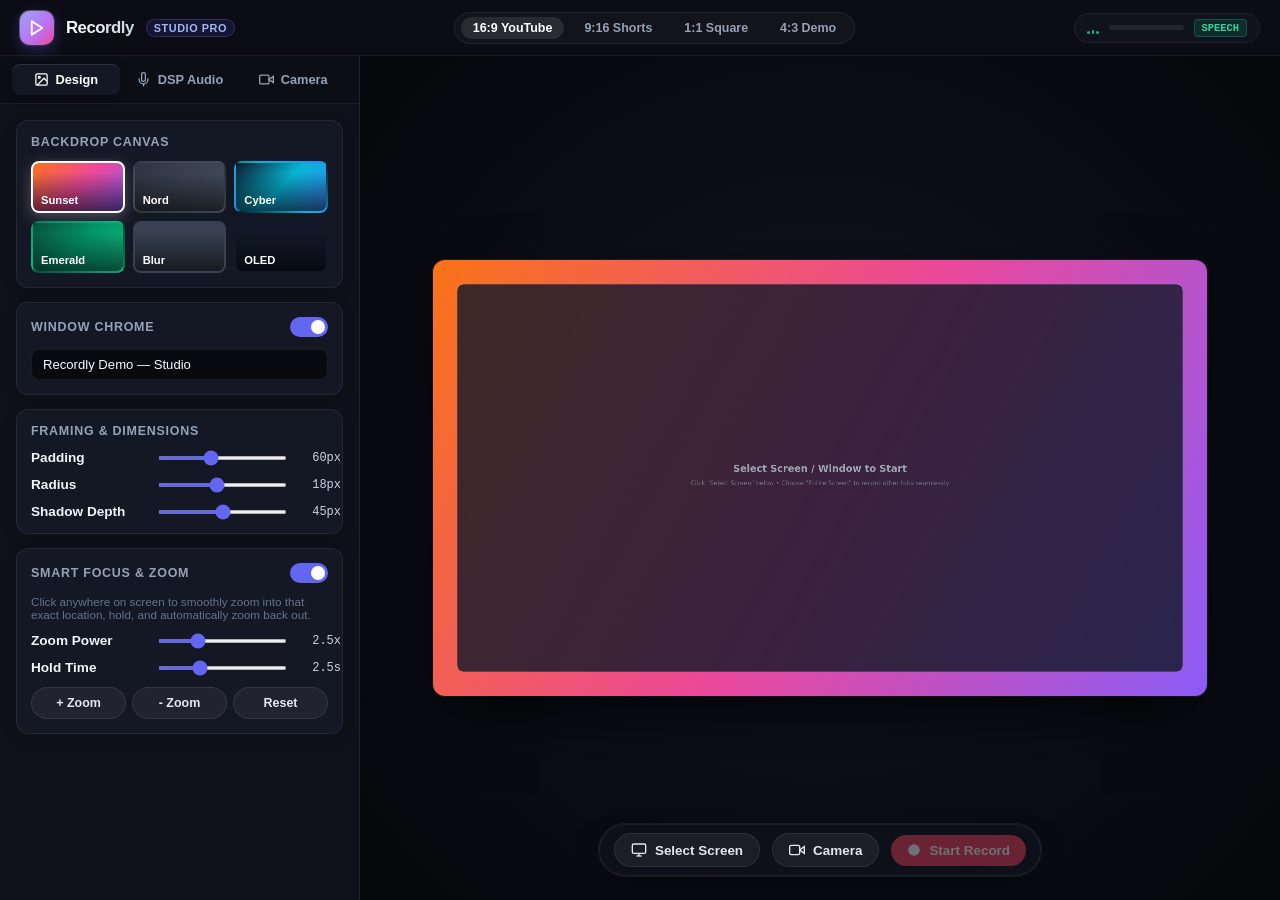
==== commit b47e2116: "toss" ====
--- a/index.html
+++ b/index.html
@@ -5,8 +5,7 @@
   <meta name="viewport" content="width=device-width, initial-scale=1.0">
   <title>Recordly Web — Studio Screen Recorder & Audio Cleaner</title>
   <style>
-/* Recordly Ultra Studio UI - Matching Recordly.dev Desktop App */
-@import url('https://fonts.googleapis.com/css2?family=Plus+Jakarta+Sans:wght@400;500;600;700;800&family=JetBrains+Mono:wght@400;500;600&display=swap');
+/* Recordly Ultra Studio UI - Extension CSP-safe (no external font imports) */
 
 :root {
   --bg-app: #090a0f;
@@ -26,8 +25,8 @@
   --text-main: #f8fafc;
   --text-muted: #94a3b8;
   --text-dim: #64748b;
-  --font-sans: 'Plus Jakarta Sans', -apple-system, BlinkMacSystemFont, sans-serif;
-  --font-mono: 'JetBrains Mono', monospace;
+  --font-sans: -apple-system, BlinkMacSystemFont, 'Segoe UI', Roboto, 'Inter', 'Helvetica Neue', sans-serif;
+  --font-mono: 'Consolas', 'Fira Code', 'Courier New', monospace;
   --radius-xl: 18px;
   --radius-lg: 12px;
   --radius-md: 8px;
@@ -993,1044 +992,8 @@
     </div>
   </div>
 
-  <!-- ALL SCRIPTS INLINED (100% SELF-CONTAINED ZERO DEPENDENCY) -->
-  <script>
-  /* 1. GIF ENCODER */
-  (function(global) {
-    function NeuQuant(pixels, samplefac) {
-      var network = [], netindex = new Int32Array(256), bias = new Int32Array(256), freq = new Int32Array(256), radpower = new Int32Array(32);
-      var netbiasshift = 4, intbiasshift = 16, intbias = (1 << intbiasshift), gammashift = 10, betashift = 10, beta = (intbias >> betashift), betagamma = (intbias << (gammashift - betashift));
-      var initrad = (256 >> 3), radiusbiasshift = 6, radiusbias = (1 << radiusbiasshift), initradius = (initrad * radiusbias), radiusdec = 30, alphabiasshift = 10, initalpha = (1 << alphabiasshift), alphadec;
-      var lengthcount = pixels.length, samplepixels = samplefac;
-
-      for (var i = 0; i < 256; i++) {
-        network[i] = new Float64Array(4);
-        network[i][0] = network[i][1] = network[i][2] = (i << (netbiasshift + 8)) / 256;
-        freq[i] = intbias / 256;
-        bias[i] = 0;
-      }
-
-      function init() {
-        alphadec = 30 + ((samplepixels - 1) / 3);
-        var pix = pixels, lim = lengthcount, samplefac_step = 4 * samplepixels, step = samplefac_step;
-        var rad = initradius >> radiusbiasshift;
-        if (rad <= 1) rad = 0;
-        for (var i = 0; i < rad; i++) radpower[i] = Math.floor(initalpha * (((rad * rad - i * i) * 256) / (rad * rad)));
-        var alpha = initalpha, cursor = 0, delta = Math.floor(lengthcount / (samplefac * 4 * 100)) || 1;
-        
-        for (var k = 0; k < 100; k++) {
-          for (var j = 0; j < delta; j++) {
-            if (cursor >= lim) cursor = 0;
-            var b = pix[cursor] << netbiasshift, g = pix[cursor + 1] << netbiasshift, r = pix[cursor + 2] << netbiasshift;
-            var bestd = 1000000000, best = -1, bestbiasd = bestd, bestbiaspos = -1;
-            for (var i = 0; i < 256; i++) {
-              var np = network[i], dist = Math.abs(np[0] - b) + Math.abs(np[1] - g) + Math.abs(np[2] - r);
-              if (dist < bestd) { bestd = dist; best = i; }
-              var biasdist = dist - ((bias[i]) >> (intbiasshift - netbiasshift));
-              if (biasdist < bestbiasd) { bestbiasd = biasdist; bestbiaspos = i; }
-              var betafreq = freq[i] >> betashift;
-              freq[i] -= betafreq;
-              bias[i] += (betafreq << gammashift);
-            }
-            freq[best] += beta; bias[best] -= betagamma;
-            var a = alpha >> alphabiasshift, qp = network[bestbiaspos];
-            qp[0] -= Math.floor((a * (qp[0] - b)) / initalpha);
-            qp[1] -= Math.floor((a * (qp[1] - g)) / initalpha);
-            qp[2] -= Math.floor((a * (qp[2] - r)) / initalpha);
-            cursor += step;
-          }
-          alpha -= Math.floor(alpha / alphadec);
-          rad = rad - Math.floor(rad / radiusdec);
-          if (rad <= 1) rad = 0;
-          for (var i = 0; i < rad; i++) radpower[i] = Math.floor(alpha * (((rad * rad - i * i) * 256) / (rad * rad)));
-        }
-        
-        var previouscol = 0, startpos = 0;
-        for (var i = 0; i < 256; i++) {
-          var p = network[i], smallpos = i, smallval = p[1];
-          for (var j = i + 1; j < 256; j++) {
-            var q = network[j];
-            if (q[1] < smallval) { smallpos = j; smallval = q[1]; }
-          }
-          var q = network[smallpos];
-          if (i != smallpos) {
-            var x = p[0]; p[0] = q[0]; q[0] = x;
-            x = p[1]; p[1] = q[1]; q[1] = x;
-            x = p[2]; p[2] = q[2]; q[2] = x;
-            x = p[3]; p[3] = q[3]; q[3] = x;
-          }
-          if (smallval != previouscol) {
-            netindex[previouscol] = (startpos + i) >> 1;
-            for (var j = previouscol + 1; j < smallval; j++) netindex[j] = i;
-            previouscol = smallval; startpos = i;
-          }
-        }
-        netindex[previouscol] = (startpos + 255) >> 1;
-        for (var j = previouscol + 1; j < 256; j++) netindex[j] = 255;
-      }
-
-      function map(b, g, r) {
-        var bestd = 1000, best = -1, i = netindex[g], j = i - 1;
-        while ((i < 256) || (j >= 0)) {
-          if (i < 256) {
-            var p = network[i], dist = p[1] - g;
-            if (dist >= bestd) i = 256;
-            else {
-              i++; if (dist < 0) dist = -dist;
-              var a = p[0] - b; if (a < 0) a = -a; dist += a;
-              if (dist < bestd) { a = p[2] - r; if (a < 0) a = -a; dist += a; if (dist < bestd) { bestd = dist; best = p[3]; } }
-            }
-          }
-          if (j >= 0) {
-            var p = network[j], dist = g - p[1];
-            if (dist >= bestd) j = -1;
-            else {
-              j--; if (dist < 0) dist = -dist;
-              var a = p[0] - b; if (a < 0) a = -a; dist += a;
-              if (dist < bestd) { a = p[2] - r; if (a < 0) a = -a; dist += a; if (dist < bestd) { bestd = dist; best = p[3]; } }
-            }
-          }
-        }
-        return best;
-      }
-
-      function process() {
-        init();
-        for (var i = 0; i < 256; i++) network[i][3] = i;
-        var mapArray = new Uint8Array(256 * 3);
-        var k = 0;
-        for (var i = 0; i < 256; i++) {
-          mapArray[k++] = Math.round(network[i][0] >> netbiasshift);
-          mapArray[k++] = Math.round(network[i][1] >> netbiasshift);
-          mapArray[k++] = Math.round(network[i][2] >> netbiasshift);
-        }
-        return mapArray;
-      }
-
-      return { process: process, map: map };
-    }
-
-    function LZWEncoder(width, height, pixels, colorDepth) {
-      var initCodeSize = Math.max(2, colorDepth), accum = new Uint8Array(256), htab = new Int32Array(5003), codetab = new Int32Array(5003);
-      var cur_accum = 0, cur_bits = 0, masks = [0,1,3,7,15,31,63,127,255,511,1023,2047,4095,8191,16383,32767,65535];
-
-      function writeOutput(out) {
-        var n_bits = initCodeSize + 1, maxcode = (1 << n_bits), clear_flg = false, g_init_bits = n_bits;
-        var ClearCode = 1 << initCodeSize, EOFCode = ClearCode + 1, free_ent = ClearCode + 2, a_count = 0;
-
-        function char_out(c) { accum[a_count++] = c; if (a_count >= 254) flush_char(); }
-        function flush_char() { if (a_count > 0) { out.push(a_count); for (var i = 0; i < a_count; i++) out.push(accum[i]); a_count = 0; } }
-
-        function output(code) {
-          cur_accum &= masks[cur_bits];
-          if (cur_bits > 0) cur_accum |= (code << cur_bits); else cur_accum = code;
-          cur_bits += n_bits;
-          while (cur_bits >= 8) { char_out(cur_accum & 0xff); cur_accum >>= 8; cur_bits -= 8; }
-          if (free_ent > maxcode || clear_flg) {
-            if (clear_flg) { maxcode = (1 << (n_bits = g_init_bits)); clear_flg = false; }
-            else { ++n_bits; if (n_bits == 12) maxcode = 1 << 12; else maxcode = (1 << n_bits); }
-          }
-          if (code == EOFCode) {
-            while (cur_bits > 0) { char_out(cur_accum & 0xff); cur_accum >>= 8; cur_bits -= 8; }
-            flush_char();
-          }
-        }
-
-        out.push(initCodeSize);
-        for (var i = 0; i < 5003; ++i) htab[i] = -1;
-        output(ClearCode);
-
-        var cur_pixel = 0, ent = pixels[cur_pixel++], remaining = pixels.length - 1;
-        while (remaining > 0) {
-          var c = pixels[cur_pixel++]; remaining--;
-          var fcode = (c << 12) + ent, i = (c << 4) ^ ent;
-          if (htab[i] === fcode) { ent = codetab[i]; continue; }
-          else if (htab[i] >= 0) {
-            var disp = 5003 - i; if (i === 0) disp = 1;
-            do { if ((i -= disp) < 0) i += 5003; if (htab[i] === fcode) { ent = codetab[i]; break; } } while (htab[i] >= 0);
-            if (htab[i] === fcode) continue;
-          }
-          output(ent); ent = c;
-          if (free_ent < (1 << 12)) { codetab[i] = free_ent++; htab[i] = fcode; }
-          else { for (var clr = 0; clr < 5003; ++clr) htab[clr] = -1; free_ent = ClearCode + 2; clear_flg = true; output(ClearCode); }
-        }
-        output(ent); output(EOFCode); out.push(0);
-      }
-      return { encode: writeOutput };
-    }
-
-    function GifEncoder(width, height) {
-      var out = [], delay = 100, repeat = 0, started = false;
-      function writeByte(val) { out.push(val & 0xFF); }
-      function writeShort(val) { writeByte(val); writeByte(val >> 8); }
-      function writeString(str) { for (var i = 0; i < str.length; i++) writeByte(str.charCodeAt(i)); }
-
-      function start() {
-        writeString("GIF89a"); writeShort(width); writeShort(height);
-        writeByte(0xF7); writeByte(0); writeByte(0); started = true;
-      }
-
-      function addFrame(imageData, frameDelay) {
-        if (!started) start();
-        var data = imageData.data, nq = NeuQuant(data, 10), palette = nq.process();
-        if (out.length === 13) {
-          for (var i = 0; i < palette.length; i++) writeByte(palette[i]);
-          if (repeat >= 0) { writeByte(0x21); writeByte(0xFF); writeByte(11); writeString("NETSCAPE2.0"); writeByte(3); writeByte(1); writeShort(repeat); writeByte(0); }
-        }
-        var indexedPixels = new Uint8Array(width * height);
-        var k = 0;
-        for (var i = 0; i < data.length; i += 4) { indexedPixels[k++] = nq.map(data[i], data[i + 1], data[i + 2]); }
-        writeByte(0x21); writeByte(0xF9); writeByte(4); writeByte(0); writeShort(Math.round((frameDelay || delay) / 10)); writeByte(0); writeByte(0);
-        writeByte(0x2C); writeShort(0); writeShort(0); writeShort(width); writeShort(height); writeByte(0x87);
-        for (var i = 0; i < palette.length; i++) writeByte(palette[i]);
-        var encoder = LZWEncoder(width, height, indexedPixels, 8); encoder.encode(out);
-      }
-
-      function finish() { writeByte(0x3B); return new Uint8Array(out); }
-      return { start: start, addFrame: addFrame, finish: finish, setDelay: function(d) { delay = d; }, setRepeat: function(r) { repeat = r; } };
-    }
-    global.GifEncoder = GifEncoder;
-  })(window);
-
-  /* 2. STUDIO AUDIO PROCESSOR */
-  class StudioAudioProcessor {
-    constructor() {
-      this.audioCtx = null; this.sourceNode = null; this.cleanDestination = null; this.analyzer = null;
-      this.highPass = null; this.lowPass = null; this.clarityEQ = null; this.compressor = null; this.gateGain = null; this.masterGain = null;
-      this.settings = { noiseCleanerEnabled: true, gateThreshold: -50, gateAttack: 0.02, gateRelease: 0.15, clarityBoost: 3.5, compressorEnabled: true, micVolume: 1.0, systemVolume: 1.0 };
-      this.isGatingActive = false; this.animFrameId = null;
-    }
-
-    async init(micStream, sysStream = null) {
-      const AudioContextClass = window.AudioContext || window.webkitAudioContext;
-      if (!this.audioCtx || this.audioCtx.state === 'closed') { this.audioCtx = new AudioContextClass({ latencyHint: 'interactive' }); }
-      if (this.audioCtx.state === 'suspended') { await this.audioCtx.resume(); }
-
-      this.cleanDestination = this.audioCtx.createMediaStreamDestination();
-      const ctx = this.audioCtx;
-
-      this.highPass = ctx.createBiquadFilter(); this.highPass.type = 'highpass'; this.highPass.frequency.value = 85;
-      this.lowPass = ctx.createBiquadFilter(); this.lowPass.type = 'lowpass'; this.lowPass.frequency.value = 13500;
-      this.clarityEQ = ctx.createBiquadFilter(); this.clarityEQ.type = 'peaking'; this.clarityEQ.frequency.value = 3000; this.clarityEQ.gain.value = this.settings.clarityBoost;
-      this.gateGain = ctx.createGain(); this.gateGain.gain.value = 1.0;
-      this.compressor = ctx.createDynamicsCompressor(); this.compressor.threshold.value = -24; this.compressor.knee.value = 12; this.compressor.ratio.value = 3.5;
-      this.masterGain = ctx.createGain(); this.masterGain.gain.value = 1.0;
-      this.analyzer = ctx.createAnalyser(); this.analyzer.fftSize = 512; this.analyzer.smoothingTimeConstant = 0.8;
-
-      this.highPass.connect(this.lowPass); this.lowPass.connect(this.clarityEQ); this.clarityEQ.connect(this.gateGain);
-      this.gateGain.connect(this.compressor); this.compressor.connect(this.masterGain);
-      this.masterGain.connect(this.cleanDestination); this.masterGain.connect(this.analyzer);
-
-      if (micStream && micStream.getAudioTracks().length > 0) {
-        this.micSource = ctx.createMediaStreamSource(micStream);
-        this.micGainNode = ctx.createGain(); this.micGainNode.gain.value = this.settings.micVolume;
-        this.micSource.connect(this.micGainNode); this.micGainNode.connect(this.highPass);
-      }
-      if (sysStream && sysStream.getAudioTracks().length > 0) {
-        this.sysSource = ctx.createMediaStreamSource(sysStream);
-        this.sysGainNode = ctx.createGain(); this.sysGainNode.gain.value = this.settings.systemVolume;
-        this.sysSource.connect(this.sysGainNode); this.sysGainNode.connect(this.masterGain);
-      }
-
-      this.startNoiseGateLoop();
-      return this.cleanDestination.stream;
-    }
-
-    startNoiseGateLoop() {
-      if (!this.analyzer) return;
-      const buffer = new Float32Array(this.analyzer.fftSize);
-      const updateGate = () => {
-        if (!this.audioCtx || this.audioCtx.state === 'closed') return;
-        if (this.settings.noiseCleanerEnabled && this.gateGain) {
-          this.analyzer.getFloatTimeDomainData(buffer);
-          let sum = 0;
-          for (let i = 0; i < buffer.length; i++) sum += buffer[i] * buffer[i];
-          const rms = Math.sqrt(sum / buffer.length);
-          const db = rms > 0.00001 ? 20 * Math.log10(rms) : -100;
-          const now = this.audioCtx.currentTime;
-          if (db > this.settings.gateThreshold) {
-            this.gateGain.gain.setTargetAtTime(1.0, now, this.settings.gateAttack);
-            this.isGatingActive = false;
-          } else {
-            this.gateGain.gain.setTargetAtTime(0.015, now, this.settings.gateRelease);
-            this.isGatingActive = true;
-          }
-        } else if (this.gateGain) {
-          this.gateGain.gain.setValueAtTime(1.0, this.audioCtx.currentTime);
-          this.isGatingActive = false;
-        }
-        this.animFrameId = requestAnimationFrame(updateGate);
-      };
-      this.animFrameId = requestAnimationFrame(updateGate);
-    }
-
-    setNoiseCleaner(enabled) {
-      this.settings.noiseCleanerEnabled = enabled;
-      if (!enabled && this.gateGain && this.audioCtx) {
-        this.gateGain.gain.setValueAtTime(1.0, this.audioCtx.currentTime);
-      }
-    }
-    setGateThreshold(dbValue) { this.settings.gateThreshold = parseFloat(dbValue); }
-    setMicVolume(vol) {
-      this.settings.micVolume = parseFloat(vol);
-      if (this.micGainNode && this.audioCtx) { this.micGainNode.gain.setValueAtTime(this.settings.micVolume, this.audioCtx.currentTime); }
-    }
-    getAudioLevels() {
-      if (!this.analyzer) return { level: 0, isGated: false };
-      const dataArray = new Uint8Array(this.analyzer.frequencyBinCount);
-      this.analyzer.getByteFrequencyData(dataArray);
-      let sum = 0;
-      for (let i = 0; i < dataArray.length; i++) sum += dataArray[i];
-      return { level: (sum / dataArray.length) / 255, isGated: this.isGatingActive };
-    }
-  }
-
-  /* 3. VOCAL SEPARATOR */
-  class VocalSeparator {
-    async processAudio(audioData, options = {}) {
-      const vocalStrength = options.vocalStrength !== undefined ? options.vocalStrength : 0.85;
-      const AudioContextClass = window.AudioContext || window.webkitAudioContext;
-      const offlineCtx = new AudioContextClass();
-      let arrayBuffer = audioData instanceof Blob ? await audioData.arrayBuffer() : audioData;
-      const originalBuffer = await offlineCtx.decodeAudioData(arrayBuffer);
-      const numChannels = originalBuffer.numberOfChannels, sampleRate = originalBuffer.sampleRate, length = originalBuffer.length;
-      const vocalBuffer = offlineCtx.createBuffer(numChannels, length, sampleRate);
-      const bgBuffer = offlineCtx.createBuffer(numChannels, length, sampleRate);
-
-      for (let c = 0; c < numChannels; c++) {
-        const src = originalBuffer.getChannelData(c), vOut = vocalBuffer.getChannelData(c), bOut = bgBuffer.getChannelData(c);
-        const dt = 1.0 / sampleRate, alphaLow = dt / (1.0 / (2 * Math.PI * 120) + dt), alphaHigh = dt / (1.0 / (2 * Math.PI * 3800) + dt);
-        let lowPassState = 0, highCutState = 0, currentEnergy = 0;
-        for (let i = 0; i < length; i++) {
-          const s = src[i];
-          lowPassState += alphaLow * (s - lowPassState);
-          highCutState += alphaHigh * ((s - lowPassState) - highCutState);
-          const speechBandSample = highCutState;
-          currentEnergy = (0.995 * currentEnergy) + (0.005 * Math.abs(speechBandSample));
-          const isVocal = currentEnergy > 0.008;
-          const vocalWeight = isVocal ? Math.min(1.0, (currentEnergy / 0.03) * vocalStrength) : 0.05;
-          const vocalSample = (speechBandSample * 1.15) * vocalWeight;
-          vOut[i] = Math.max(-1, Math.min(1, vocalSample));
-          bOut[i] = Math.max(-1, Math.min(1, s - (vocalSample * 0.95)));
-        }
-      }
-      return { vocalBlob: this.audioBufferToWav(vocalBuffer), backgroundBlob: this.audioBufferToWav(bgBuffer) };
-    }
-
-    audioBufferToWav(buffer) {
-      const numChannels = buffer.numberOfChannels, sampleRate = buffer.sampleRate, blockAlign = numChannels * 2;
-      let length = buffer.length * blockAlign, wavBuffer = new ArrayBuffer(44 + length), view = new DataView(wavBuffer);
-      function writeString(offset, string) { for (let i = 0; i < string.length; i++) view.setUint8(offset + i, string.charCodeAt(i)); }
-      writeString(0, 'RIFF'); view.setUint32(4, 36 + length, true); writeString(8, 'WAVE');
-      writeString(12, 'fmt '); view.setUint32(16, 16, true); view.setUint16(20, 1, true); view.setUint16(22, numChannels, true);
-      view.setUint32(24, sampleRate, true); view.setUint32(28, sampleRate * blockAlign, true); view.setUint16(32, blockAlign, true);
-      view.setUint16(34, 16, true); writeString(36, 'data'); view.setUint32(40, length, true);
-      let offset = 44;
-      for (let i = 0; i < buffer.length; i++) {
-        for (let channel = 0; channel < numChannels; channel++) {
-          let sample = Math.max(-1, Math.min(1, buffer.getChannelData(channel)[i]));
-          view.setInt16(offset, sample < 0 ? sample * 0x8000 : sample * 0x7FFF, true);
-          offset += 2;
-        }
-      }
-      return new Blob([wavBuffer], { type: 'audio/wav' });
-    }
-  }
-
-  /* 4. STREAM CAPTURE */
-  class StreamCapture {
-    constructor() {
-      this.screenStream = null; this.micStream = null; this.webcamStream = null;
-      this.screenVideoElement = document.createElement('video'); this.screenVideoElement.muted = true; this.screenVideoElement.playsInline = true;
-      this.webcamVideoElement = document.createElement('video'); this.webcamVideoElement.muted = true; this.webcamVideoElement.playsInline = true;
-      this.onStreamEnded = null;
-    }
-
-    async startScreenCapture(fps = 60) {
-      const displayMediaOptions = {
-        video: {
-          cursor: "always",
-          frameRate: { ideal: fps, max: 60 },
-          displaySurface: "monitor"
-        },
-        audio: { echoCancellation: false, noiseSuppression: false, autoGainControl: false },
-        preferCurrentTab: false,
-        selfBrowserSurface: "exclude",
-        systemAudio: "include",
-        surfaceSwitching: "include"
-      };
-
-      try {
-        this.screenStream = await navigator.mediaDevices.getDisplayMedia(displayMediaOptions);
-      } catch (e) {
-        // Fallback for older browser engines that reject newer getDisplayMedia dictionary keys
-        this.screenStream = await navigator.mediaDevices.getDisplayMedia({
-          video: { cursor: "always", frameRate: { ideal: fps, max: 60 } },
-          audio: { echoCancellation: false, noiseSuppression: false, autoGainControl: false }
-        });
-      }
-
-      this.screenVideoElement.srcObject = this.screenStream;
-      await this.screenVideoElement.play();
-      this.screenStream.getVideoTracks()[0].onended = () => { if (this.onStreamEnded) this.onStreamEnded(); };
-      return this.screenStream;
-    }
-
-    async startMicCapture() {
-      this.micStream = await navigator.mediaDevices.getUserMedia({ audio: { echoCancellation: true, noiseSuppression: false, autoGainControl: true } });
-      return this.micStream;
-    }
-
-    async startWebcamCapture() {
-      this.webcamStream = await navigator.mediaDevices.getUserMedia({ video: { width: { ideal: 1280 }, height: { ideal: 720 }, frameRate: { ideal: 30 } } });
-      this.webcamVideoElement.srcObject = this.webcamStream;
-      await this.webcamVideoElement.play();
-      return this.webcamStream;
-    }
-
-    stopWebcam() {
-      if (this.webcamStream) { this.webcamStream.getTracks().forEach(t => t.stop()); this.webcamStream = null; }
-      this.webcamVideoElement.srcObject = null;
-    }
-  }
-
-  /* 5. CANVAS COMPOSITOR */
-  class CanvasCompositor {
-    constructor(canvas) {
-      this.canvas = canvas;
-      this.ctx = canvas.getContext('2d', { alpha: false });
-      this.aspectRatios = { '16:9': { width: 1920, height: 1080 }, '9:16': { width: 1080, height: 1920 }, '1:1': { width: 1080, height: 1080 }, '4:3': { width: 1440, height: 1080 } };
-      this.config = {
-        aspectRatio: '16:9', padding: 60, borderRadius: 18, shadowBlur: 45, shadowOpacity: 0.4,
-        backgroundStyle: 'gradient-sunset', bgColor: '#111827', showWindowFrame: true, windowTitle: 'Recordly Studio Demo',
-        showWebcam: false, webcamShape: 'circle', webcamSize: 220, webcamX: 0.85, webcamY: 0.80, webcamMirrored: true, webcamBorder: true,
-        highlightClicks: true, smoothZoom: 1.0, targetZoom: 1.0, zoomTargetX: 0.5, zoomTargetY: 0.5, currentPanX: 0.5, currentPanY: 0.5
-      };
-      this.ripples = []; this.isRunning = false; this.screenVideo = null; this.webcamVideo = null;
-      this.bgWorker = null;
-      this.updateResolution();
-    }
-
-    updateResolution() {
-      const res = this.aspectRatios[this.config.aspectRatio] || this.aspectRatios['16:9'];
-      this.canvas.width = res.width; this.canvas.height = res.height;
-    }
-
-    setScreenSource(videoEl) { this.screenVideo = videoEl; }
-    setWebcamSource(videoEl) { this.webcamVideo = videoEl; }
-
-    start() {
-      if (this.isRunning) return;
-      this.isRunning = true;
-
-      // 1. requestAnimationFrame loop for smooth 60fps when active
-      const render = () => {
-        if (!this.isRunning) return;
-        if (!document.hidden) {
-          this.drawFrame();
-        }
-        requestAnimationFrame(render);
-      };
-      requestAnimationFrame(render);
-
-      // 2. Unthrottled Web Worker ticker for background tab recording (Chrome/Edge/Firefox freeze rAF when tab is hidden)
-      try {
-        const workerBlob = new Blob([
-          `let timer = null;
-           self.onmessage = function(e) {
-             if (e.data === 'start') {
-               if (!timer) timer = setInterval(function() { postMessage('tick'); }, 16);
-             } else if (e.data === 'stop') {
-               if (timer) { clearInterval(timer); timer = null; }
-             }
-           };`
-        ], { type: 'application/javascript' });
-        const workerUrl = URL.createObjectURL(workerBlob);
-        this.bgWorker = new Worker(workerUrl);
-        this.bgWorker.onmessage = () => {
-          if (!this.isRunning) return;
-          // When the recorder tab is in the background or visiting other tabs, drive compositor frames via Worker
-          if (document.hidden) {
-            this.drawFrame();
-          }
-        };
-        this.bgWorker.postMessage('start');
-      } catch (err) {
-        console.warn("Background worker fallback to setInterval:", err);
-        // Fallback interval if Worker creation is restricted
-        setInterval(() => {
-          if (this.isRunning && document.hidden) {
-            this.drawFrame();
-          }
-        }, 16);
-      }
-    }
-
-    addClickRipple(normalizedX, normalizedY) {
-      if (!this.config.highlightClicks) return;
-      this.ripples.push({ x: normalizedX, y: normalizedY, radius: 5, maxRadius: 40, birth: performance.now() });
-    }
-
-    drawFrame() {
-      const ctx = this.ctx, W = this.canvas.width, H = this.canvas.height;
-      this.drawBackground(ctx, W, H);
-      if (this.screenVideo && this.screenVideo.videoWidth > 0) this.drawScreen(ctx, W, H);
-      else this.drawPlaceholder(ctx, W, H);
-      if (this.config.showWebcam && this.webcamVideo && this.webcamVideo.videoWidth > 0) this.drawWebcam(ctx, W, H);
-      this.drawRipples(ctx, W, H);
-    }
-
-    drawBackground(ctx, W, H) {
-      const style = this.config.backgroundStyle;
-      if (style === 'gradient-sunset') {
-        const grad = ctx.createLinearGradient(0, 0, W, H);
-        grad.addColorStop(0, '#f97316'); grad.addColorStop(0.5, '#ec4899'); grad.addColorStop(1, '#8b5cf6');
-        ctx.fillStyle = grad; ctx.fillRect(0, 0, W, H);
-      } else if (style === 'gradient-nord') {
-        const grad = ctx.createLinearGradient(0, 0, W, H);
-        grad.addColorStop(0, '#2e3440'); grad.addColorStop(0.5, '#3b4252'); grad.addColorStop(1, '#434c5e');
-        ctx.fillStyle = grad; ctx.fillRect(0, 0, W, H);
-      } else if (style === 'gradient-neon') {
-        const grad = ctx.createLinearGradient(0, 0, W, H);
-        grad.addColorStop(0, '#0f172a'); grad.addColorStop(0.5, '#06b6d4'); grad.addColorStop(1, '#3b82f6');
-        ctx.fillStyle = grad; ctx.fillRect(0, 0, W, H);
-      } else if (style === 'gradient-emerald') {
-        const grad = ctx.createLinearGradient(0, 0, W, H);
-        grad.addColorStop(0, '#064e3b'); grad.addColorStop(0.5, '#059669'); grad.addColorStop(1, '#10b981');
-        ctx.fillStyle = grad; ctx.fillRect(0, 0, W, H);
-      } else if (style === 'blur' && this.screenVideo && this.screenVideo.videoWidth > 0) {
-        ctx.save(); ctx.filter = 'blur(40px) brightness(0.7)'; ctx.drawImage(this.screenVideo, -50, -50, W + 100, H + 100); ctx.restore();
-      } else {
-        ctx.fillStyle = this.config.bgColor || '#0f172a'; ctx.fillRect(0, 0, W, H);
-      }
-    }
-
-    drawScreen(ctx, W, H) {
-      const vid = this.screenVideo, vidW = vid.videoWidth, vidH = vid.videoHeight;
-      const pad = this.config.padding, titleBarH = this.config.showWindowFrame ? 38 : 0;
-      const availW = W - pad * 2, availH = H - pad * 2 - titleBarH;
-      const scale = Math.min(availW / vidW, availH / vidH);
-      const renderW = vidW * scale, renderH = vidH * scale;
-      const frameW = renderW, frameH = renderH + titleBarH;
-      const frameX = (W - frameW) / 2, frameY = (H - frameH) / 2;
-      const radius = this.config.borderRadius;
-
-      ctx.save();
-      ctx.shadowColor = `rgba(0, 0, 0, ${this.config.shadowOpacity})`;
-      ctx.shadowBlur = this.config.shadowBlur;
-      ctx.shadowOffsetY = 15;
-      this.roundRect(ctx, frameX, frameY, frameW, frameH, radius);
-      ctx.fillStyle = '#1e1e24'; ctx.fill();
-
-      ctx.shadowColor = 'transparent'; ctx.shadowBlur = 0;
-      this.roundRect(ctx, frameX, frameY, frameW, frameH, radius); ctx.clip();
-
-      if (this.config.showWindowFrame) {
-        ctx.fillStyle = 'rgba(30, 32, 40, 0.95)';
-        ctx.fillRect(frameX, frameY, frameW, titleBarH);
-        const dotY = frameY + titleBarH / 2, dotRadius = 6, startX = frameX + 20;
-        ctx.fillStyle = '#ff5f56'; ctx.beginPath(); ctx.arc(startX, dotY, dotRadius, 0, Math.PI * 2); ctx.fill();
-        ctx.fillStyle = '#ffbd2e'; ctx.beginPath(); ctx.arc(startX + 18, dotY, dotRadius, 0, Math.PI * 2); ctx.fill();
-        ctx.fillStyle = '#27c93f'; ctx.beginPath(); ctx.arc(startX + 36, dotY, dotRadius, 0, Math.PI * 2); ctx.fill();
-        ctx.fillStyle = '#9ca3af'; ctx.font = '500 13px system-ui, sans-serif'; ctx.textAlign = 'center'; ctx.textBaseline = 'middle';
-        ctx.fillText(this.config.windowTitle, frameX + frameW / 2, dotY);
-      }
-
-      this.config.smoothZoom += (this.config.targetZoom - this.config.smoothZoom) * 0.18;
-      this.config.currentPanX += (this.config.zoomTargetX - this.config.currentPanX) * 0.18;
-      this.config.currentPanY += (this.config.zoomTargetY - this.config.currentPanY) * 0.18;
-
-      const zoom = this.config.smoothZoom, panX = this.config.currentPanX, panY = this.config.currentPanY;
-      const contentY = frameY + titleBarH, contentH = renderH;
-
-      ctx.save();
-      ctx.beginPath(); ctx.rect(frameX, contentY, renderW, contentH); ctx.clip();
-      if (zoom > 1.005) {
-        const cropW = vidW / zoom;
-        const cropH = vidH / zoom;
-        const halfW = cropW / 2;
-        const halfH = cropH / 2;
-        const desiredCenterX = panX * vidW;
-        const desiredCenterY = panY * vidH;
-        const cropX = Math.max(0, Math.min(vidW - cropW, desiredCenterX - halfW));
-        const cropY = Math.max(0, Math.min(vidH - cropH, desiredCenterY - halfH));
-        ctx.drawImage(vid, cropX, cropY, cropW, cropH, frameX, contentY, renderW, contentH);
-      } else {
-        ctx.drawImage(vid, 0, 0, vidW, vidH, frameX, contentY, renderW, contentH);
-      }
-      ctx.restore();
-
-      ctx.strokeStyle = 'rgba(255, 255, 255, 0.1)'; ctx.lineWidth = 1.5;
-      this.roundRect(ctx, frameX, frameY, frameW, frameH, radius); ctx.stroke();
-      ctx.restore();
-
-      this.lastFrameBounds = { x: frameX, y: contentY, w: renderW, h: renderH };
-    }
-
-    drawPlaceholder(ctx, W, H) {
-      const pad = this.config.padding, frameW = W - pad * 2, frameH = H - pad * 2;
-      ctx.save();
-      this.roundRect(ctx, pad, pad, frameW, frameH, this.config.borderRadius);
-      ctx.fillStyle = 'rgba(17, 24, 39, 0.8)'; ctx.fill();
-      ctx.strokeStyle = 'rgba(255, 255, 255, 0.15)'; ctx.lineWidth = 2; ctx.stroke();
-      ctx.fillStyle = '#9ca3af'; ctx.font = '600 24px system-ui, sans-serif'; ctx.textAlign = 'center';
-      ctx.fillText('Select Screen / Window to Start', W / 2, H / 2 - 15);
-      ctx.fillStyle = '#6b7280'; ctx.font = '400 15px system-ui, sans-serif';
-      ctx.fillText('Click "Select Screen" below • Choose "Entire Screen" to record other tabs seamlessly', W / 2, H / 2 + 18);
-      ctx.restore();
-    }
-
-    drawWebcam(ctx, W, H) {
-      const vid = this.webcamVideo, size = this.config.webcamSize, posX = this.config.webcamX * W, posY = this.config.webcamY * H;
-      const isCircle = this.config.webcamShape === 'circle';
-      ctx.save();
-      ctx.shadowColor = 'rgba(0, 0, 0, 0.5)'; ctx.shadowBlur = 25; ctx.shadowOffsetY = 8;
-      ctx.beginPath();
-      if (isCircle) ctx.arc(posX, posY, size / 2, 0, Math.PI * 2);
-      else this.roundRect(ctx, posX - size / 2, posY - size / 2, size, size, 24);
-      ctx.fillStyle = '#111827'; ctx.fill();
-
-      ctx.shadowColor = 'transparent'; ctx.shadowBlur = 0;
-      ctx.save(); ctx.beginPath();
-      if (isCircle) ctx.arc(posX, posY, size / 2, 0, Math.PI * 2);
-      else this.roundRect(ctx, posX - size / 2, posY - size / 2, size, size, 24);
-      ctx.clip();
-
-      if (this.config.webcamMirrored) { ctx.translate(posX, posY); ctx.scale(-1, 1); ctx.translate(-posX, -posY); }
-      const minDim = Math.min(vid.videoWidth, vid.videoHeight);
-      ctx.drawImage(vid, (vid.videoWidth - minDim) / 2, (vid.videoHeight - minDim) / 2, minDim, minDim, posX - size / 2, posY - size / 2, size, size);
-      ctx.restore();
-
-      ctx.strokeStyle = '#ffffff'; ctx.lineWidth = 3.5; ctx.beginPath();
-      if (isCircle) ctx.arc(posX, posY, size / 2, 0, Math.PI * 2);
-      else this.roundRect(ctx, posX - size / 2, posY - size / 2, size, size, 24);
-      ctx.stroke(); ctx.restore();
-    }
-
-    drawRipples(ctx, W, H) {
-      if (!this.ripples.length) return;
-      const now = performance.now(), active = [];
-      for (let r of this.ripples) {
-        const age = (now - r.birth) / 550;
-        if (age < 1.0) {
-          const radius = r.radius + (r.maxRadius - r.radius) * Math.sin(age * Math.PI / 2);
-          ctx.save();
-          ctx.strokeStyle = `rgba(99, 102, 241, ${1 - age})`; ctx.lineWidth = 3 * (1 - age);
-          ctx.beginPath(); ctx.arc(r.x * W, r.y * H, radius, 0, Math.PI * 2); ctx.stroke();
-          ctx.restore();
-          active.push(r);
-        }
-      }
-      this.ripples = active;
-    }
-
-    roundRect(ctx, x, y, width, height, radius) {
-      ctx.beginPath();
-      ctx.moveTo(x + radius, y); ctx.lineTo(x + width - radius, y);
-      ctx.quadraticCurveTo(x + width, y, x + width, y + radius);
-      ctx.lineTo(x + width, y + height - radius);
-      ctx.quadraticCurveTo(x + width, y + height, x + width - radius, y + height);
-      ctx.lineTo(x + radius, y + height);
-      ctx.quadraticCurveTo(x, y + height, x, y + height - radius);
-      ctx.lineTo(x, y + radius);
-      ctx.quadraticCurveTo(x, y, x + radius, y);
-      ctx.closePath();
-    }
-  }
-
-  /* 6. MEDIA EXPORTER */
-  class MediaExporter {
-    constructor() { this.recordedChunks = []; this.recordedBlob = null; this.isRecording = false; this.isPaused = false; }
-    startRecording(compositeCanvas, audioStream = null) {
-      this.recordedChunks = [];
-      const canvasStream = compositeCanvas.captureStream(60);
-      const tracks = [...canvasStream.getVideoTracks()];
-      if (audioStream && audioStream.getAudioTracks().length > 0) audioStream.getAudioTracks().forEach(t => tracks.push(t));
-      const combined = new MediaStream(tracks);
-
-      const mimeTypes = [
-        'video/mp4',
-        'video/mp4;codecs=avc1',
-        'video/mp4;codecs=h264,aac',
-        'video/webm;codecs=h264,opus',
-        'video/webm;codecs=vp9,opus',
-        'video/webm;codecs=vp8,opus',
-        'video/webm'
-      ];
-      let selectedMime = '';
-      for (let m of mimeTypes) { if (MediaRecorder.isTypeSupported(m)) { selectedMime = m; break; } }
-
-      this.mediaRecorder = new MediaRecorder(combined, { mimeType: selectedMime || undefined, videoBitsPerSecond: 8000000 });
-      this.mediaRecorder.ondataavailable = (e) => { if (e.data && e.data.size > 0) this.recordedChunks.push(e.data); };
-      this.mediaRecorder.onstop = () => { this.recordedBlob = new Blob(this.recordedChunks, { type: selectedMime || 'video/mp4' }); };
-      this.mediaRecorder.start(1000);
-      this.isRecording = true; this.isPaused = false; this.selectedMime = selectedMime;
-      return this.mediaRecorder;
-    }
-    pause() { if (this.mediaRecorder && this.isRecording) { this.mediaRecorder.pause(); this.isPaused = true; } }
-    resume() { if (this.mediaRecorder && this.isRecording) { this.mediaRecorder.resume(); this.isPaused = false; } }
-    stop() {
-      return new Promise((resolve) => {
-        if (!this.mediaRecorder || !this.isRecording) return resolve(this.recordedBlob);
-        this.mediaRecorder.addEventListener('stop', () => resolve(this.recordedBlob), { once: true });
-        this.mediaRecorder.stop();
-        this.isRecording = false;
-      });
-    }
-    downloadBlob(blob, filename) {
-      const url = URL.createObjectURL(blob), a = document.createElement('a');
-      a.style.display = 'none'; a.href = url; a.download = filename;
-      document.body.appendChild(a); a.click();
-      setTimeout(() => { document.body.removeChild(a); window.URL.revokeObjectURL(url); }, 1000);
-    }
-  }
-
-  /* 7. APP COORDINATION */
-  document.addEventListener('DOMContentLoaded', () => {
-    const canvas = document.getElementById('renderCanvas');
-    const btnStartCapture = document.getElementById('btnStartCapture');
-    const btnToggleWebcam = document.getElementById('btnToggleWebcam');
-    const btnRecord = document.getElementById('btnRecord');
-    const btnPause = document.getElementById('btnPause');
-    const btnStop = document.getElementById('btnStop');
-    const recordingPill = document.getElementById('recordingPill');
-    const recDurationEl = document.getElementById('recDuration');
-    const micMeterFill = document.getElementById('micMeterFill');
-    const gateActiveBadge = document.getElementById('gateActiveBadge');
-    const micBar1 = document.getElementById('micBar1'), micBar2 = document.getElementById('micBar2'), micBar3 = document.getElementById('micBar3');
-
-    const reviewModal = document.getElementById('reviewModal');
-    const previewVideo = document.getElementById('previewVideo');
-    const btnCloseModal = document.getElementById('btnCloseModal');
-    const btnDownloadVideo = document.getElementById('btnDownloadVideo');
-    const btnExportGif = document.getElementById('btnExportGif');
-    const btnSeparateVocals = document.getElementById('btnSeparateVocals');
-    const btnDownloadVocal = document.getElementById('btnDownloadVocal');
-    const btnDownloadBg = document.getElementById('btnDownloadBg');
-    const vocalStatusText = document.getElementById('vocalStatusText');
-    const gifProgressText = document.getElementById('gifProgressText');
-
-    const capture = new StreamCapture();
-    const compositor = new CanvasCompositor(canvas);
-    const audioProcessor = new StudioAudioProcessor();
-    const vocalSeparator = new VocalSeparator();
-    const exporter = new MediaExporter();
-
-    let cleanAudioStream = null, timerInterval = null, isCapturingScreen = false, isCapturingWebcam = false, currentRecordingBlob = null, separatedAudioResult = null;
-    compositor.start();
-
-    // Tabs
-    document.querySelectorAll('.tab-btn').forEach(btn => {
-      btn.addEventListener('click', () => {
-        document.querySelectorAll('.tab-btn').forEach(b => b.classList.remove('active'));
-        document.querySelectorAll('.tab-panel').forEach(c => c.classList.remove('active'));
-        btn.classList.add('active');
-        const target = document.getElementById(`tab-${btn.dataset.tab}`);
-        if (target) target.classList.add('active');
-      });
-    });
-
-    // Background presets
-    document.querySelectorAll('.bg-thumbnail').forEach(card => {
-      card.addEventListener('click', () => {
-        document.querySelectorAll('.bg-thumbnail').forEach(c => c.classList.remove('active'));
-        card.classList.add('active');
-        compositor.config.backgroundStyle = card.dataset.style;
-      });
-    });
-
-    // Aspect ratio chips
-    document.querySelectorAll('.preset-chip').forEach(chip => {
-      chip.addEventListener('click', () => {
-        document.querySelectorAll('.preset-chip').forEach(c => c.classList.remove('active'));
-        chip.classList.add('active');
-        compositor.config.aspectRatio = chip.dataset.aspect;
-        compositor.updateResolution();
-      });
-    });
-
-    // Dimension sliders
-    document.getElementById('rangePadding').addEventListener('input', (e) => {
-      compositor.config.padding = parseInt(e.target.value);
-      document.getElementById('valPadding').textContent = `${e.target.value}px`;
-    });
-    document.getElementById('rangeRadius').addEventListener('input', (e) => {
-      compositor.config.borderRadius = parseInt(e.target.value);
-      document.getElementById('valRadius').textContent = `${e.target.value}px`;
-    });
-    document.getElementById('rangeShadow').addEventListener('input', (e) => {
-      compositor.config.shadowBlur = parseInt(e.target.value);
-      document.getElementById('valShadow').textContent = `${e.target.value}px`;
-    });
-    document.getElementById('toggleWindowFrame').addEventListener('change', (e) => compositor.config.showWindowFrame = e.target.checked);
-    document.getElementById('inputWindowTitle').addEventListener('input', (e) => compositor.config.windowTitle = e.target.value);
-
-    // Webcam Controls
-    document.getElementById('selectWebcamShape').addEventListener('change', (e) => compositor.config.webcamShape = e.target.value);
-    document.getElementById('rangeWebcamSize').addEventListener('input', (e) => {
-      compositor.config.webcamSize = parseInt(e.target.value);
-      document.getElementById('valWebcamSize').textContent = `${e.target.value}px`;
-    });
-    document.getElementById('toggleWebcamMirror').addEventListener('change', (e) => compositor.config.webcamMirrored = e.target.checked);
-
-    // Audio DSP Controls
-    document.getElementById('toggleNoiseCleaner').addEventListener('change', (e) => audioProcessor.setNoiseCleaner(e.target.checked));
-    document.getElementById('rangeGateThreshold').addEventListener('input', (e) => {
-      audioProcessor.setGateThreshold(e.target.value);
-      document.getElementById('valGateThreshold').textContent = `${e.target.value} dB`;
-    });
-    document.getElementById('rangeMicVolume').addEventListener('input', (e) => {
-      audioProcessor.setMicVolume(e.target.value);
-      document.getElementById('valMicVolume').textContent = `${Math.round(e.target.value * 100)}%`;
-    });
-
-    // Smart Focus & Auto-Zoom Settings
-    let smartZoomTimeout = null;
-    const toggleSmartZoom = document.getElementById('toggleSmartZoom');
-    const rangeZoomLevel = document.getElementById('rangeZoomLevel');
-    const rangeZoomHold = document.getElementById('rangeZoomHold');
-
-    rangeZoomLevel.addEventListener('input', (e) => {
-      document.getElementById('valZoomLevel').textContent = `${e.target.value}x`;
-    });
-    rangeZoomHold.addEventListener('input', (e) => {
-      document.getElementById('valZoomHold').textContent = `${e.target.value}s`;
-    });
-
-    // Draggable camera & Canvas interaction
-    let isDraggingWebcam = false;
-    canvas.addEventListener('mousedown', (e) => {
-      const rect = canvas.getBoundingClientRect();
-      const nx = (e.clientX - rect.left) / rect.width, ny = (e.clientY - rect.top) / rect.height;
-      if (compositor.config.showWebcam) {
-        const W = canvas.width, H = canvas.height;
-        const dist = Math.hypot((nx * W) - (compositor.config.webcamX * W), (ny * H) - (compositor.config.webcamY * H));
-        if (dist <= compositor.config.webcamSize / 2 + 15) { isDraggingWebcam = true; return; }
-      }
-
-      // Add visual click ripple indicator
-      compositor.addClickRipple(nx, ny);
-
-      // Smart Focus & Auto-Zoom
-      if (toggleSmartZoom && toggleSmartZoom.checked) {
-        // Map click precisely into screen frame coordinates
-        const W = canvas.width, H = canvas.height;
-        const px = nx * W, py = ny * H;
-        const bounds = compositor.lastFrameBounds;
-
-        let targetX = nx;
-        let targetY = ny;
-
-        if (bounds) {
-          // Normalized relative to inner screen video content
-          targetX = Math.max(0.1, Math.min(0.9, (px - bounds.x) / bounds.w));
-          targetY = Math.max(0.1, Math.min(0.9, (py - bounds.y) / bounds.h));
-        }
-
-        compositor.config.zoomTargetX = targetX;
-        compositor.config.zoomTargetY = targetY;
-
-        // Smoothly zoom in to the clicked place
-        const zoomPower = parseFloat(rangeZoomLevel.value) || 2.5;
-        compositor.config.targetZoom = zoomPower;
-
-        // Clear any previous unzoom timer
-        if (smartZoomTimeout) clearTimeout(smartZoomTimeout);
-
-        // Automatically un-zoom smoothly back to normal view after hold duration
-        const holdSeconds = parseFloat(rangeZoomHold.value) || 2.5;
-        smartZoomTimeout = setTimeout(() => {
-          compositor.config.targetZoom = 1.0;
-          compositor.config.zoomTargetX = 0.5;
-          compositor.config.zoomTargetY = 0.5;
-        }, holdSeconds * 1000);
-      } else {
-        compositor.config.zoomTargetX = nx;
-        compositor.config.zoomTargetY = ny;
-      }
-    });
-
-    window.addEventListener('mousemove', (e) => {
-      if (!isDraggingWebcam) return;
-      const rect = canvas.getBoundingClientRect();
-      compositor.config.webcamX = Math.max(0.1, Math.min(0.9, (e.clientX - rect.left) / rect.width));
-      compositor.config.webcamY = Math.max(0.1, Math.min(0.9, (e.clientY - rect.top) / rect.height));
-    });
-    window.addEventListener('mouseup', () => isDraggingWebcam = false);
-
-    // Zoom buttons
-    document.getElementById('btnZoomIn').addEventListener('click', () => {
-      if (smartZoomTimeout) clearTimeout(smartZoomTimeout);
-      compositor.config.targetZoom = Math.min(5.0, compositor.config.targetZoom + 0.5);
-    });
-    document.getElementById('btnZoomOut').addEventListener('click', () => {
-      if (smartZoomTimeout) clearTimeout(smartZoomTimeout);
-      compositor.config.targetZoom = Math.max(1.0, compositor.config.targetZoom - 0.5);
-    });
-    document.getElementById('btnZoomReset').addEventListener('click', () => {
-      if (smartZoomTimeout) clearTimeout(smartZoomTimeout);
-      compositor.config.targetZoom = 1.0; compositor.config.zoomTargetX = 0.5; compositor.config.zoomTargetY = 0.5;
-    });
-
-    // Live Audio Meter
-    function updateMeter() {
-      const { level, isGated } = audioProcessor.getAudioLevels();
-      if (micMeterFill) micMeterFill.style.width = `${Math.min(100, Math.round(level * 250))}%`;
-      if (micBar1 && micBar2 && micBar3) {
-        const lvl = Math.min(1, level * 3);
-        micBar1.style.height = `${Math.max(3, Math.round(lvl * 12))}px`;
-        micBar2.style.height = `${Math.max(4, Math.round(lvl * 16))}px`;
-        micBar3.style.height = `${Math.max(3, Math.round(lvl * 10))}px`;
-      }
-      if (gateActiveBadge) {
-        if (isGated) { gateActiveBadge.textContent = 'GATED'; gateActiveBadge.className = 'dsp-indicator'; }
-        else { gateActiveBadge.textContent = 'SPEECH'; gateActiveBadge.className = 'dsp-indicator open'; }
-      }
-      requestAnimationFrame(updateMeter);
-    }
-    requestAnimationFrame(updateMeter);
-
-    // Start Screen Capture
-    btnStartCapture.addEventListener('click', async () => {
-      try {
-        if (!isCapturingScreen) {
-          const stream = await capture.startScreenCapture();
-          compositor.setScreenSource(capture.screenVideoElement);
-          isCapturingScreen = true;
-          btnStartCapture.innerHTML = `Change Screen`;
-          try {
-            const mic = await capture.startMicCapture();
-            cleanAudioStream = await audioProcessor.init(mic, stream);
-          } catch (micErr) {
-            cleanAudioStream = await audioProcessor.init(null, stream);
-          }
-          btnRecord.disabled = false;
-          capture.onStreamEnded = () => {
-            isCapturingScreen = false;
-            btnStartCapture.innerHTML = `Select Screen`;
-            if (exporter.isRecording) btnStop.click();
-          };
-        } else {
-          await capture.startScreenCapture();
-          compositor.setScreenSource(capture.screenVideoElement);
-        }
-      } catch (err) {
-        alert("Screen capture error: " + err.message);
-      }
-    });
-
-    // Webcam
-    btnToggleWebcam.addEventListener('click', async () => {
-      try {
-        if (!isCapturingWebcam) {
-          await capture.startWebcamCapture();
-          compositor.setWebcamSource(capture.webcamVideoElement);
-          compositor.config.showWebcam = true;
-          isCapturingWebcam = true;
-          btnToggleWebcam.classList.add('btn-primary');
-        } else {
-          capture.stopWebcam();
-          compositor.config.showWebcam = false;
-          isCapturingWebcam = false;
-          btnToggleWebcam.classList.remove('btn-primary');
-        }
-      } catch (err) {
-        alert("Webcam error: " + err.message);
-      }
-    });
-
-    // Recording Controls
-    btnRecord.addEventListener('click', () => {
-      if (!isCapturingScreen) return alert("Please select screen first.");
-      exporter.startRecording(canvas, cleanAudioStream);
-      btnRecord.style.display = 'none'; btnPause.style.display = 'flex'; btnStop.style.display = 'flex';
-      recordingPill.classList.add('active');
-      let seconds = 0;
-      timerInterval = setInterval(() => {
-        seconds++;
-        recDurationEl.textContent = `${String(Math.floor(seconds / 60)).padStart(2, '0')}:${String(seconds % 60).padStart(2, '0')}`;
-      }, 1000);
-    });
-
-    btnPause.addEventListener('click', () => {
-      if (exporter.isPaused) { exporter.resume(); btnPause.textContent = 'Pause'; }
-      else { exporter.pause(); btnPause.textContent = 'Resume'; }
-    });
-
-    btnStop.addEventListener('click', async () => {
-      clearInterval(timerInterval);
-      recordingPill.classList.remove('active');
-      btnRecord.style.display = 'flex'; btnPause.style.display = 'none'; btnStop.style.display = 'none';
-      recDurationEl.textContent = '00:00';
-      currentRecordingBlob = await exporter.stop();
-      if (currentRecordingBlob) {
-        previewVideo.src = URL.createObjectURL(currentRecordingBlob);
-        reviewModal.classList.add('open');
-        separatedAudioResult = null;
-        btnDownloadVocal.style.display = 'none'; btnDownloadBg.style.display = 'none';
-        vocalStatusText.textContent = 'Ready to process'; gifProgressText.textContent = '';
-      }
-    });
-
-    btnCloseModal.addEventListener('click', () => {
-      reviewModal.classList.remove('open');
-      previewVideo.pause(); previewVideo.src = '';
-    });
-
-    btnDownloadVideo.addEventListener('click', () => {
-      if (!currentRecordingBlob) return;
-      exporter.downloadBlob(currentRecordingBlob, `Recordly-Video-${Date.now()}.mp4`);
-    });
-
-    btnSeparateVocals.addEventListener('click', async () => {
-      if (!currentRecordingBlob) return;
-      vocalStatusText.textContent = 'Processing DSP Vocal Separation...';
-      btnSeparateVocals.disabled = true;
-      try {
-        separatedAudioResult = await vocalSeparator.processAudio(currentRecordingBlob);
-        vocalStatusText.innerHTML = '<span style="color:#10b981">✓ Vocals Separated!</span>';
-        btnDownloadVocal.style.display = 'inline-flex'; btnDownloadBg.style.display = 'inline-flex';
-      } catch (e) {
-        vocalStatusText.innerHTML = `<span style="color:#ef4444">Error: ${e.message}</span>`;
-      } finally {
-        btnSeparateVocals.disabled = false;
-      }
-    });
-
-    btnDownloadVocal.addEventListener('click', () => {
-      if (separatedAudioResult) exporter.downloadBlob(separatedAudioResult.vocalBlob, `Recordly-Vocals-${Date.now()}.wav`);
-    });
-    btnDownloadBg.addEventListener('click', () => {
-      if (separatedAudioResult) exporter.downloadBlob(separatedAudioResult.backgroundBlob, `Recordly-Background-${Date.now()}.wav`);
-    });
-
-    btnExportGif.addEventListener('click', async () => {
-      if (!previewVideo.duration) return alert("Video not ready.");
-      btnExportGif.disabled = true;
-      gifProgressText.textContent = 'Rendering GIF...';
-      try {
-        const vid = previewVideo, targetW = 640, targetH = Math.round(targetW * (canvas.height / canvas.width));
-        const offscreen = document.createElement('canvas'); offscreen.width = targetW; offscreen.height = targetH;
-        const ctx = offscreen.getContext('2d'), encoder = new GifEncoder(targetW, targetH);
-        encoder.setDelay(100); encoder.start();
-        const duration = Math.min(vid.duration, 8), total = Math.floor(duration * 10);
-        for (let i = 0; i < total; i++) {
-          vid.currentTime = i / 10;
-          await new Promise(r => vid.addEventListener('seeked', r, { once: true }));
-          ctx.drawImage(vid, 0, 0, targetW, targetH);
-          encoder.addFrame(ctx.getImageData(0, 0, targetW, targetH), 100);
-          gifProgressText.textContent = `Rendering: ${Math.round(((i + 1) / total) * 100)}%`;
-        }
-        const gifBlob = new Blob([encoder.finish()], { type: 'image/gif' });
-        exporter.downloadBlob(gifBlob, `Recordly-Demo-${Date.now()}.gif`);
-        gifProgressText.textContent = '✓ GIF Downloaded!';
-      } catch (e) {
-        gifProgressText.textContent = 'GIF Failed: ' + e.message;
-      } finally {
-        btnExportGif.disabled = false;
-      }
-    });
-  });
-  </script>
+  <!-- Extension-compatible external script -->
+  <script src="studio.js"></script>
+
 </body>
 </html>
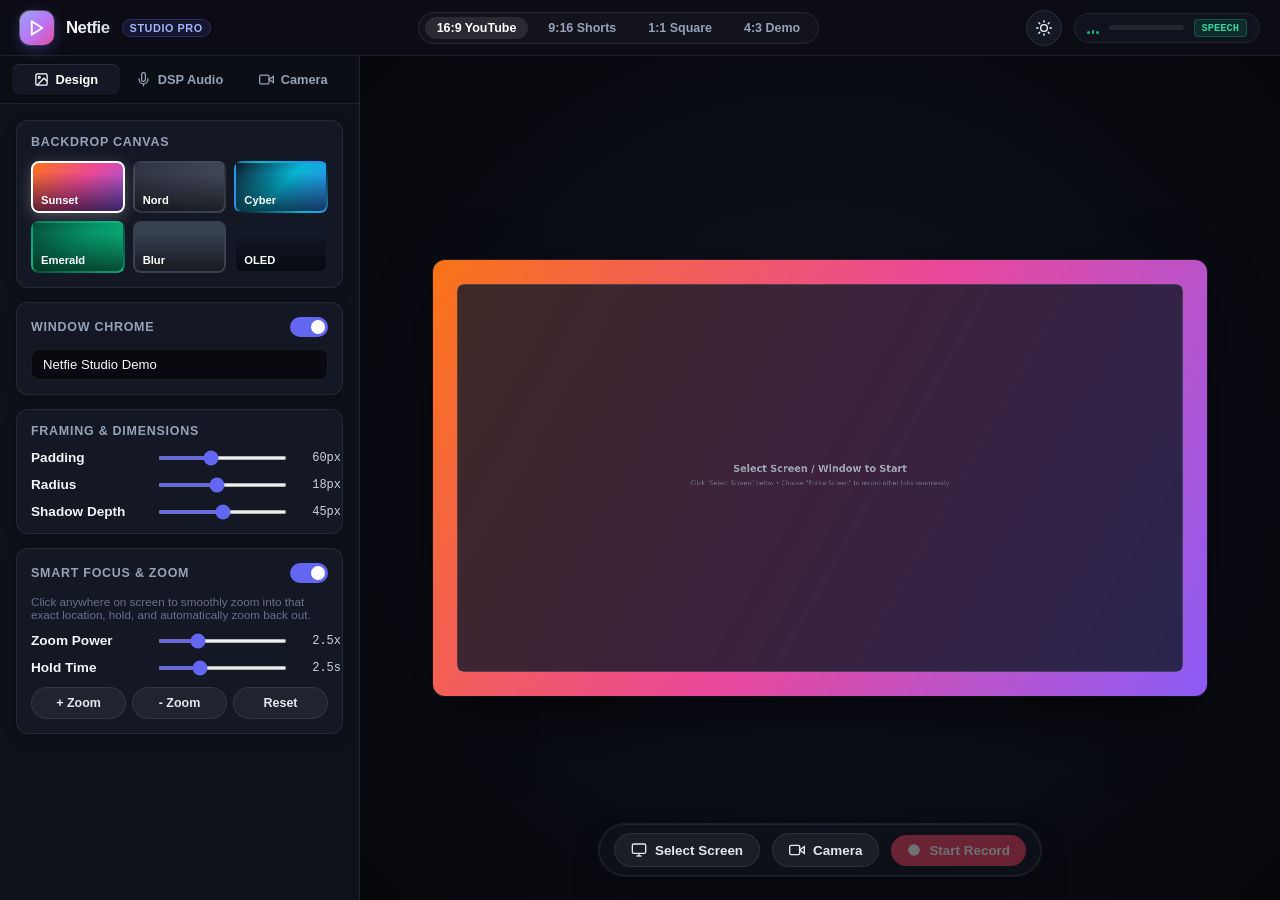
==== commit 7c03d8d6: "toss" ====
--- a/index.html
+++ b/index.html
@@ -3,19 +3,21 @@
 <head>
   <meta charset="UTF-8">
   <meta name="viewport" content="width=device-width, initial-scale=1.0">
-  <title>Recordly Web — Studio Screen Recorder & Audio Cleaner</title>
+  <title>Netfie Screen Recorder — Pro Studio & Vocal Isolator</title>
   <style>
-/* Recordly Ultra Studio UI - Extension CSP-safe (no external font imports) */
+/* Netfie Screen Recorder Studio UI - Bright & Dark Theme Support */
 
 :root {
   --bg-app: #090a0f;
   --bg-sidebar: #0f111a;
-  --bg-panel: rgba(22, 25, 38, 0.7);
-  --bg-panel-hover: rgba(30, 35, 52, 0.9);
+  --bg-panel: rgba(22, 25, 38, 0.75);
+  --bg-panel-hover: rgba(30, 35, 52, 0.95);
   --bg-card: #141724;
-  --border-subtle: rgba(255, 255, 255, 0.07);
+  --bg-input: #1a1e2e;
+  --border-subtle: rgba(255, 255, 255, 0.08);
   --border-focus: rgba(129, 140, 248, 0.6);
   --primary: #6366f1;
+  --primary-hover: #4f46e5;
   --primary-glow: rgba(99, 102, 241, 0.35);
   --primary-gradient: linear-gradient(135deg, #6366f1 0%, #a855f7 50%, #ec4899 100%);
   --accent-cyan: #38bdf8;
@@ -25,6 +27,10 @@
   --text-main: #f8fafc;
   --text-muted: #94a3b8;
   --text-dim: #64748b;
+  --header-bg: rgba(12, 14, 22, 0.85);
+  --stage-bg: radial-gradient(circle at center, #151824 0%, #090a0f 100%);
+  --toolbar-bg: rgba(18, 22, 34, 0.92);
+  --modal-overlay-bg: rgba(3, 4, 8, 0.85);
   --font-sans: -apple-system, BlinkMacSystemFont, 'Segoe UI', Roboto, 'Inter', 'Helvetica Neue', sans-serif;
   --font-mono: 'Consolas', 'Fira Code', 'Courier New', monospace;
   --radius-xl: 18px;
@@ -33,6 +39,25 @@
   --radius-sm: 6px;
   --radius-pill: 9999px;
   --shadow-float: 0 20px 40px -15px rgba(0, 0, 0, 0.7), 0 0 0 1px rgba(255, 255, 255, 0.08);
+}
+
+[data-theme="light"] {
+  --bg-app: #f1f5f9;
+  --bg-sidebar: #ffffff;
+  --bg-panel: rgba(255, 255, 255, 0.85);
+  --bg-panel-hover: #f8fafc;
+  --bg-card: #f8fafc;
+  --bg-input: #ffffff;
+  --border-subtle: rgba(15, 23, 42, 0.09);
+  --border-focus: rgba(99, 102, 241, 0.6);
+  --text-main: #0f172a;
+  --text-muted: #475569;
+  --text-dim: #64748b;
+  --header-bg: rgba(255, 255, 255, 0.92);
+  --stage-bg: radial-gradient(circle at center, #e2e8f0 0%, #f1f5f9 100%);
+  --toolbar-bg: rgba(255, 255, 255, 0.95);
+  --modal-overlay-bg: rgba(15, 23, 42, 0.65);
+  --shadow-float: 0 20px 40px -15px rgba(0, 0, 0, 0.12), 0 0 0 1px rgba(0, 0, 0, 0.06);
 }
 
 * {
@@ -672,6 +697,124 @@
 .export-box:hover {
   border-color: rgba(99, 102, 241, 0.4);
 }
+
+/* Theme Toggle Button */
+.btn-theme-toggle {
+  width: 36px;
+  height: 36px;
+  border-radius: var(--radius-pill);
+  background: var(--bg-card);
+  border: 1px solid var(--border-subtle);
+  color: var(--text-main);
+  display: inline-flex;
+  align-items: center;
+  justify-content: center;
+  cursor: pointer;
+  transition: all 0.2s ease;
+}
+
+.btn-theme-toggle:hover {
+  background: rgba(99, 102, 241, 0.15);
+  border-color: var(--primary);
+  transform: rotate(15deg);
+}
+
+/* Light Theme Style Enhancements */
+[data-theme="light"] body {
+  background-color: var(--bg-app);
+  color: var(--text-main);
+}
+
+[data-theme="light"] .app-header {
+  background: var(--header-bg);
+  box-shadow: 0 1px 3px rgba(0, 0, 0, 0.05);
+}
+
+[data-theme="light"] .brand-name {
+  background: linear-gradient(90deg, #1e293b 0%, #475569 100%);
+  -webkit-background-clip: text;
+  -webkit-text-fill-color: transparent;
+}
+
+[data-theme="light"] .header-center-tools {
+  background: rgba(0, 0, 0, 0.04);
+}
+
+[data-theme="light"] .preset-chip {
+  color: var(--text-muted);
+}
+
+[data-theme="light"] .preset-chip:hover {
+  color: #0f172a;
+}
+
+[data-theme="light"] .preset-chip.active {
+  background: #ffffff;
+  color: var(--primary);
+  box-shadow: 0 1px 4px rgba(0, 0, 0, 0.1);
+}
+
+[data-theme="light"] .audio-meter-pill {
+  background: #ffffff;
+  border-color: rgba(0, 0, 0, 0.08);
+  box-shadow: 0 1px 3px rgba(0, 0, 0, 0.04);
+}
+
+[data-theme="light"] .sidebar-tabs {
+  background: #f8fafc;
+}
+
+[data-theme="light"] .tab-btn {
+  color: var(--text-muted);
+}
+
+[data-theme="light"] .tab-btn.active {
+  color: var(--primary);
+  background: #ffffff;
+  box-shadow: 0 1px 4px rgba(0, 0, 0, 0.08);
+}
+
+[data-theme="light"] .glass-card {
+  background: #ffffff;
+  border-color: rgba(0, 0, 0, 0.08);
+  box-shadow: 0 2px 8px rgba(0, 0, 0, 0.04);
+}
+
+[data-theme="light"] .label-main {
+  color: #0f172a;
+}
+
+[data-theme="light"] select, [data-theme="light"] input[type="text"] {
+  background: #ffffff;
+  border-color: #cbd5e1;
+  color: #0f172a;
+}
+
+[data-theme="light"] .floating-toolbar {
+  background: rgba(255, 255, 255, 0.94);
+  border-color: rgba(0, 0, 0, 0.08);
+  box-shadow: 0 12px 30px -10px rgba(0, 0, 0, 0.15);
+}
+
+[data-theme="light"] .btn-secondary {
+  background: #f1f5f9;
+  color: #1e293b;
+  border-color: #e2e8f0;
+}
+
+[data-theme="light"] .btn-secondary:hover {
+  background: #e2e8f0;
+}
+
+[data-theme="light"] .modal-window {
+  background: #ffffff;
+  border-color: #e2e8f0;
+}
+
+[data-theme="light"] .export-box {
+  background: #f8fafc;
+  border-color: #e2e8f0;
+}
   </style>
 </head>
 <body>
@@ -683,7 +826,7 @@
           <polygon points="5 3 19 12 5 21 5 3"></polygon>
         </svg>
       </div>
-      <span class="brand-name">Recordly</span>
+      <span class="brand-name">Netfie</span>
       <span class="brand-pill">Studio Pro</span>
     </div>
 
@@ -695,8 +838,26 @@
       <button class="preset-chip" data-aspect="4:3">4:3 Demo</button>
     </div>
 
-    <!-- Right Audio & Recording Indicator -->
+    <!-- Right Audio, Theme Toggle & Recording Indicator -->
     <div class="header-status">
+      <!-- Bright / Dark Mode Switcher -->
+      <button id="btnThemeToggle" class="btn-theme-toggle" title="Switch between Bright & Dark Mode">
+        <svg id="themeIconLight" width="16" height="16" viewBox="0 0 24 24" fill="none" stroke="currentColor" stroke-width="2" stroke-linecap="round" stroke-linejoin="round">
+          <circle cx="12" cy="12" r="5"></circle>
+          <line x1="12" y1="1" x2="12" y2="3"></line>
+          <line x1="12" y1="21" x2="12" y2="23"></line>
+          <line x1="4.22" y1="4.22" x2="5.64" y2="5.64"></line>
+          <line x1="18.36" y1="18.36" x2="19.78" y2="19.78"></line>
+          <line x1="1" y1="12" x2="3" y2="12"></line>
+          <line x1="21" y1="12" x2="23" y2="12"></line>
+          <line x1="4.22" y1="19.78" x2="5.64" y2="18.36"></line>
+          <line x1="18.36" y1="5.64" x2="19.78" y2="4.22"></line>
+        </svg>
+        <svg id="themeIconDark" width="16" height="16" viewBox="0 0 24 24" fill="none" stroke="currentColor" stroke-width="2" stroke-linecap="round" stroke-linejoin="round" style="display: none;">
+          <path d="M21 12.79A9 9 0 1 1 11.21 3 7 7 0 0 0 21 12.79z"></path>
+        </svg>
+      </button>
+
       <div class="audio-meter-pill" title="Live Mic Level & AI Noise Gate">
         <div class="mic-bars-icon">
           <div class="mic-bar-anim" id="micBar1"></div>
@@ -763,7 +924,7 @@
               </label>
             </div>
             <div class="row-setting">
-              <input type="text" id="inputWindowTitle" value="Recordly Demo — Studio" placeholder="Window Title..." style="width: 100%;">
+              <input type="text" id="inputWindowTitle" value="Netfie Studio Demo" placeholder="Window Title..." style="width: 100%;">
             </div>
           </div>
 
@@ -949,7 +1110,7 @@
           <div class="brand-logo-wrap" style="width: 28px; height: 28px;">
             <svg width="14" height="14" viewBox="0 0 24 24" fill="none" stroke="currentColor" stroke-width="2.5"><polygon points="5 3 19 12 5 21 5 3"></polygon></svg>
           </div>
-          <h2 style="font-size: 1.05rem; font-weight: 700;">Recordly Studio — Export & Processing</h2>
+          <h2 style="font-size: 1.05rem; font-weight: 700;">Netfie Screen Recorder — Export & Processing</h2>
         </div>
         <button id="btnCloseModal" style="background: none; border: none; color: #94a3b8; font-size: 1.4rem; cursor: pointer;">&times;</button>
       </div>
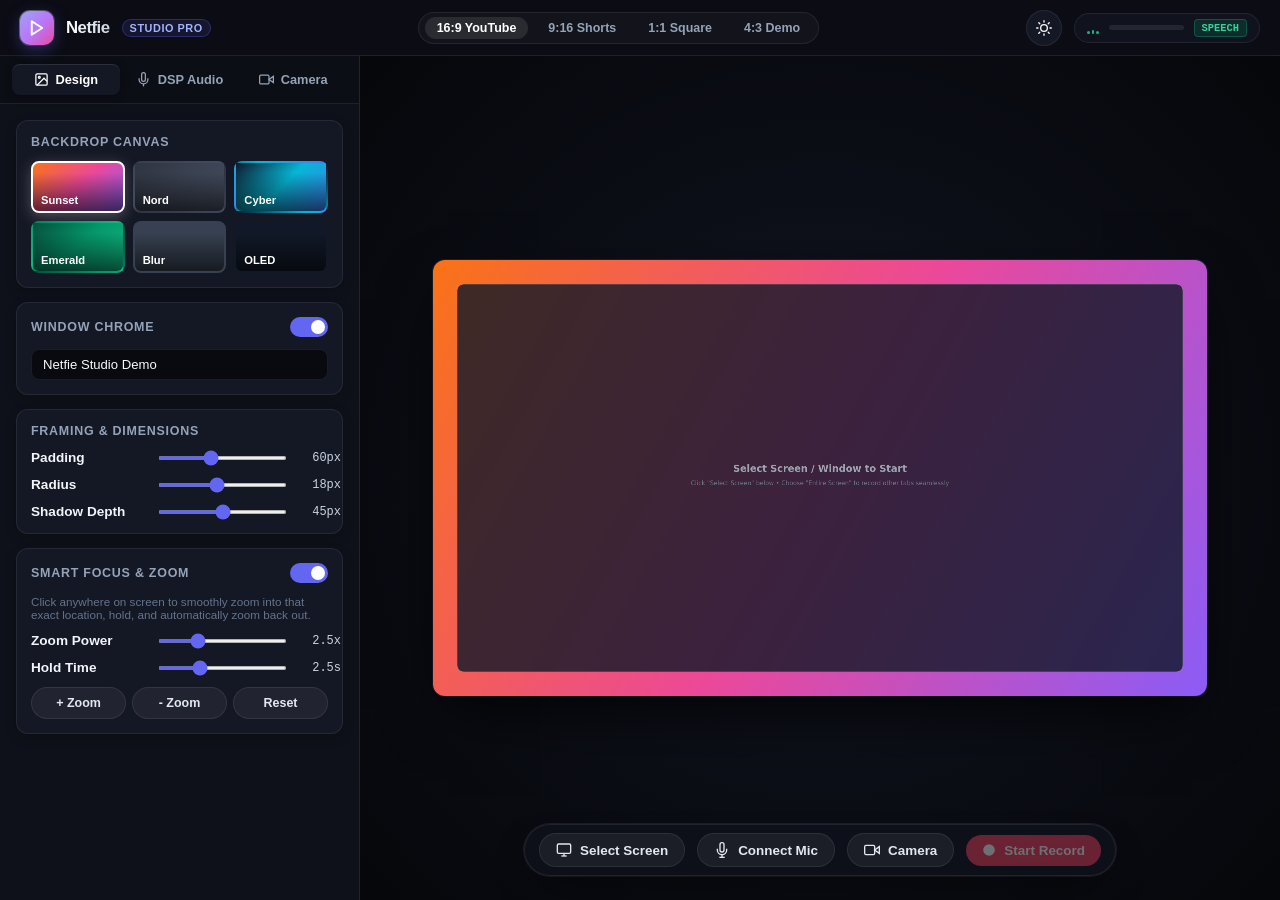
==== commit f4c7433b: "today" ====
--- a/index.html
+++ b/index.html
@@ -1079,6 +1079,11 @@
           Select Screen
         </button>
 
+        <button id="btnToggleMic" class="btn btn-secondary">
+          <svg width="16" height="16" viewBox="0 0 24 24" fill="none" stroke="currentColor" stroke-width="2"><path d="M12 1a3 3 0 0 0-3 3v8a3 3 0 0 0 6 0V4a3 3 0 0 0-3-3z"></path><path d="M19 10v2a7 7 0 0 1-14 0v-2"></path><line x1="12" y1="19" x2="12" y2="23"></line><line x1="8" y1="23" x2="16" y2="23"></line></svg>
+          Connect Mic
+        </button>
+
         <button id="btnToggleWebcam" class="btn btn-secondary">
           <svg width="16" height="16" viewBox="0 0 24 24" fill="none" stroke="currentColor" stroke-width="2"><path d="M23 7l-7 5 7 5V7z"></path><rect x="1" y="5" width="15" height="14" rx="2" ry="2"></rect></svg>
           Camera
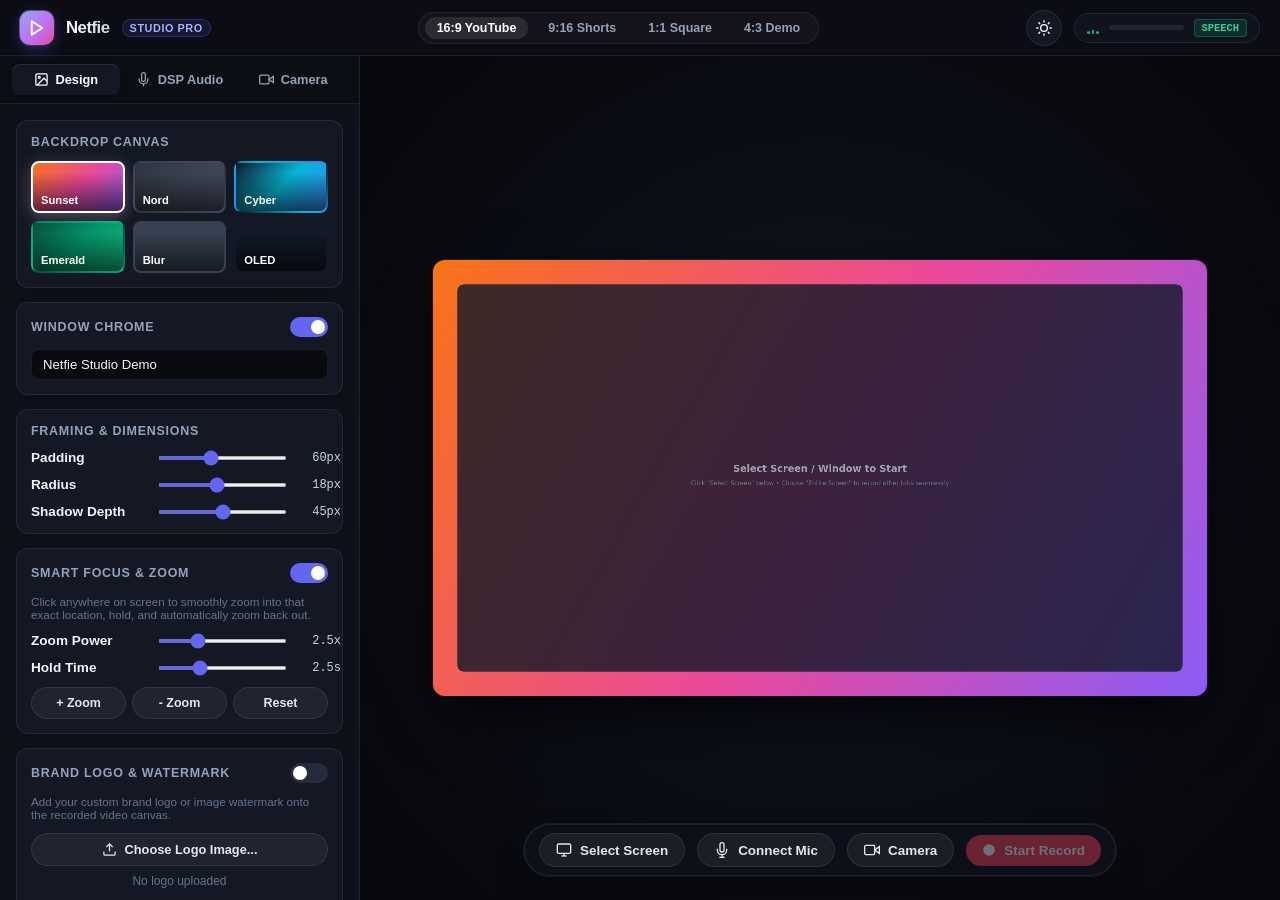
==== commit db6b2b6a: "toss" ====
--- a/index.html
+++ b/index.html
@@ -986,6 +986,53 @@
               <button id="btnZoomReset" class="btn btn-secondary" style="flex: 1; font-size: 0.78rem;">Reset</button>
             </div>
           </div>
+
+          <!-- Brand Logo & Watermark -->
+          <div class="glass-card">
+            <div class="card-header">
+              <span class="card-title">Brand Logo & Watermark</span>
+              <label class="switch">
+                <input type="checkbox" id="toggleLogo">
+                <span class="toggle-slider"></span>
+              </label>
+            </div>
+            <div class="label-desc" style="margin-bottom: 12px;">Add your custom brand logo or image watermark onto the recorded video canvas.</div>
+            
+            <div style="margin-bottom: 12px;">
+              <input type="file" id="inputLogoFile" accept="image/*" style="display: none;">
+              <button id="btnUploadLogo" class="btn btn-secondary" style="width: 100%; font-size: 0.8rem; margin-bottom: 8px;">
+                <svg width="15" height="15" viewBox="0 0 24 24" fill="none" stroke="currentColor" stroke-width="2"><path d="M21 15v4a2 2 0 0 1-2 2H5a2 2 0 0 1-2-2v-4"></path><polyline points="17 8 12 3 7 8"></polyline><line x1="12" y1="3" x2="12" y2="15"></line></svg>
+                Choose Logo Image...
+              </button>
+              <div id="logoPreviewStatus" style="font-size: 0.75rem; color: var(--text-dim); text-align: center;">No logo uploaded</div>
+            </div>
+
+            <div class="row-setting">
+              <span class="label-main">Position</span>
+              <select id="selectLogoPosition" style="width: 170px;">
+                <option value="top-right">Top Right</option>
+                <option value="top-left">Top Left</option>
+                <option value="bottom-right" selected>Bottom Right</option>
+                <option value="bottom-left">Bottom Left</option>
+              </select>
+            </div>
+
+            <div class="row-setting">
+              <span class="label-main">Logo Size</span>
+              <div class="slider-group" style="width: 170px;">
+                <input type="range" id="rangeLogoSize" min="40" max="260" value="120">
+                <span id="valLogoSize" class="slider-val">120px</span>
+              </div>
+            </div>
+
+            <div class="row-setting">
+              <span class="label-main">Opacity</span>
+              <div class="slider-group" style="width: 170px;">
+                <input type="range" id="rangeLogoOpacity" min="10" max="100" value="90">
+                <span id="valLogoOpacity" class="slider-val">90%</span>
+              </div>
+            </div>
+          </div>
         </div>
 
         <!-- TAB 2: AUDIO NOISE CLEANER & VOCALS -->
